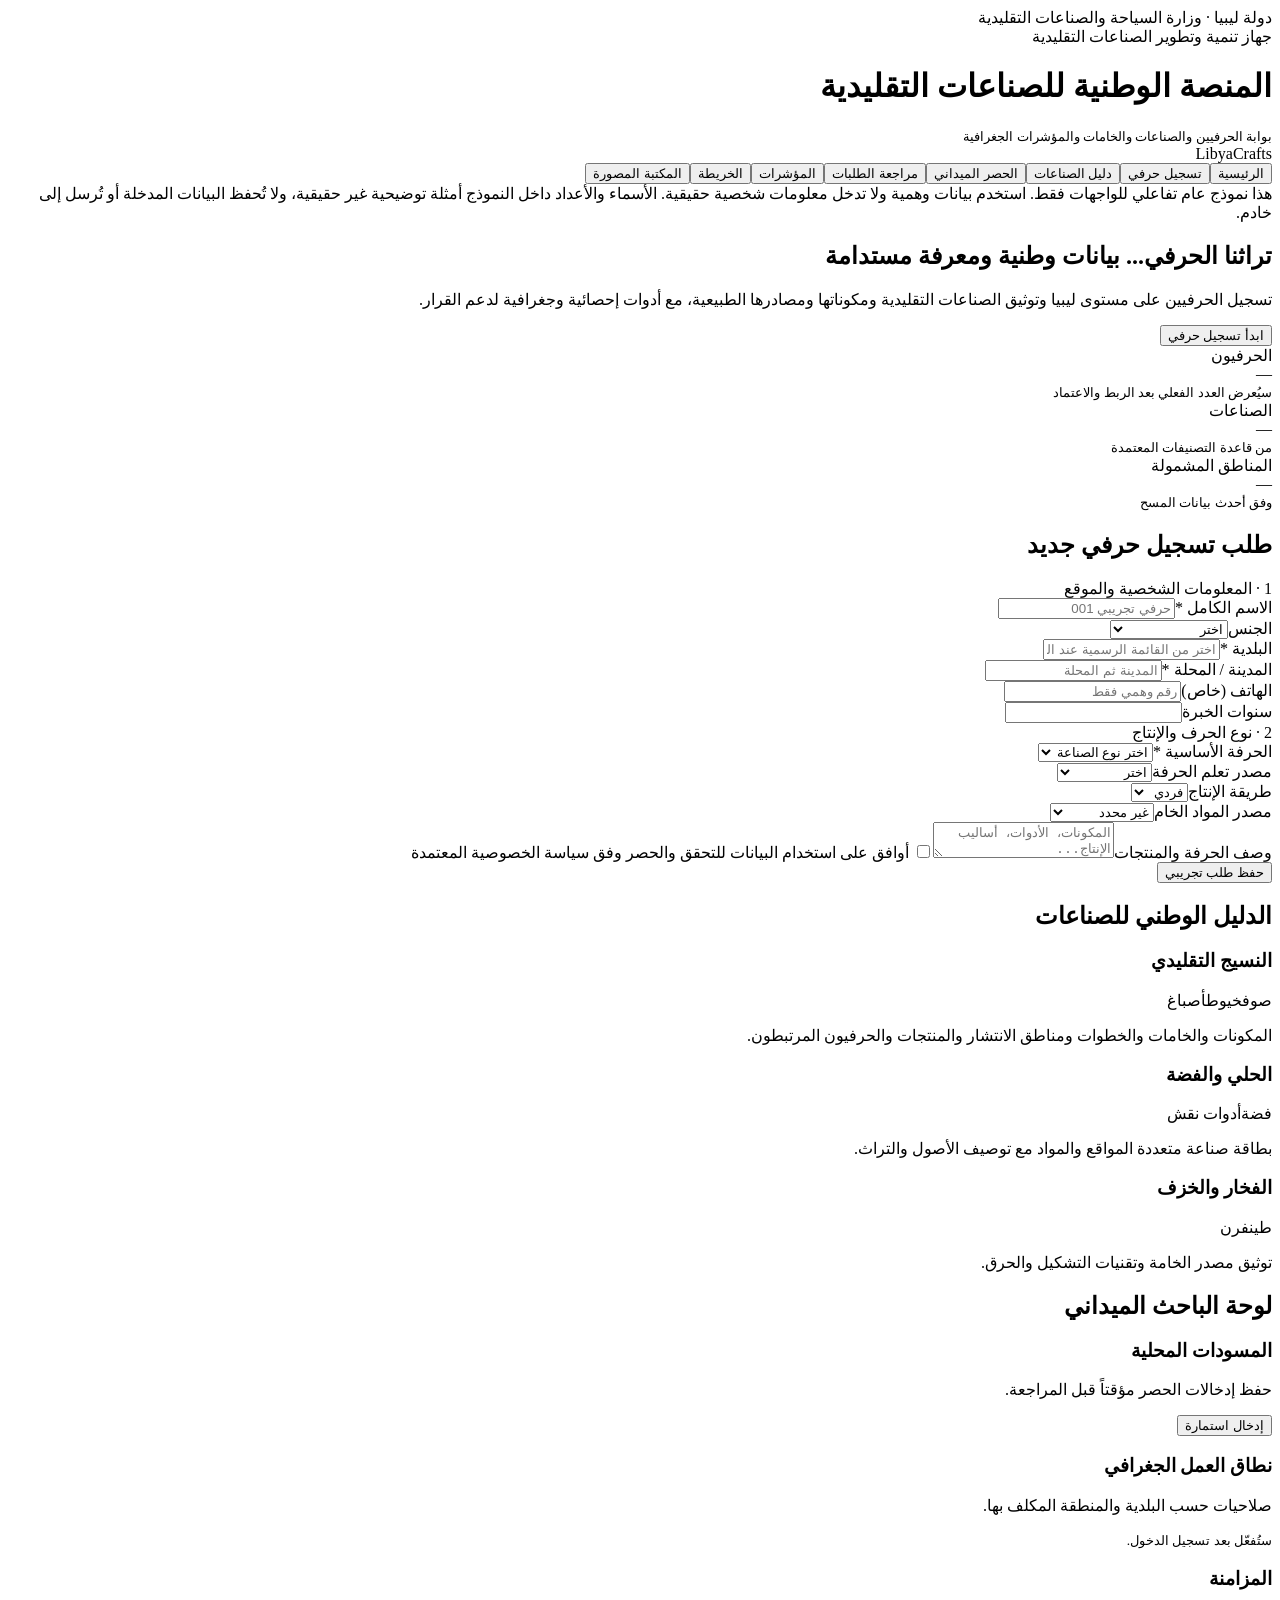
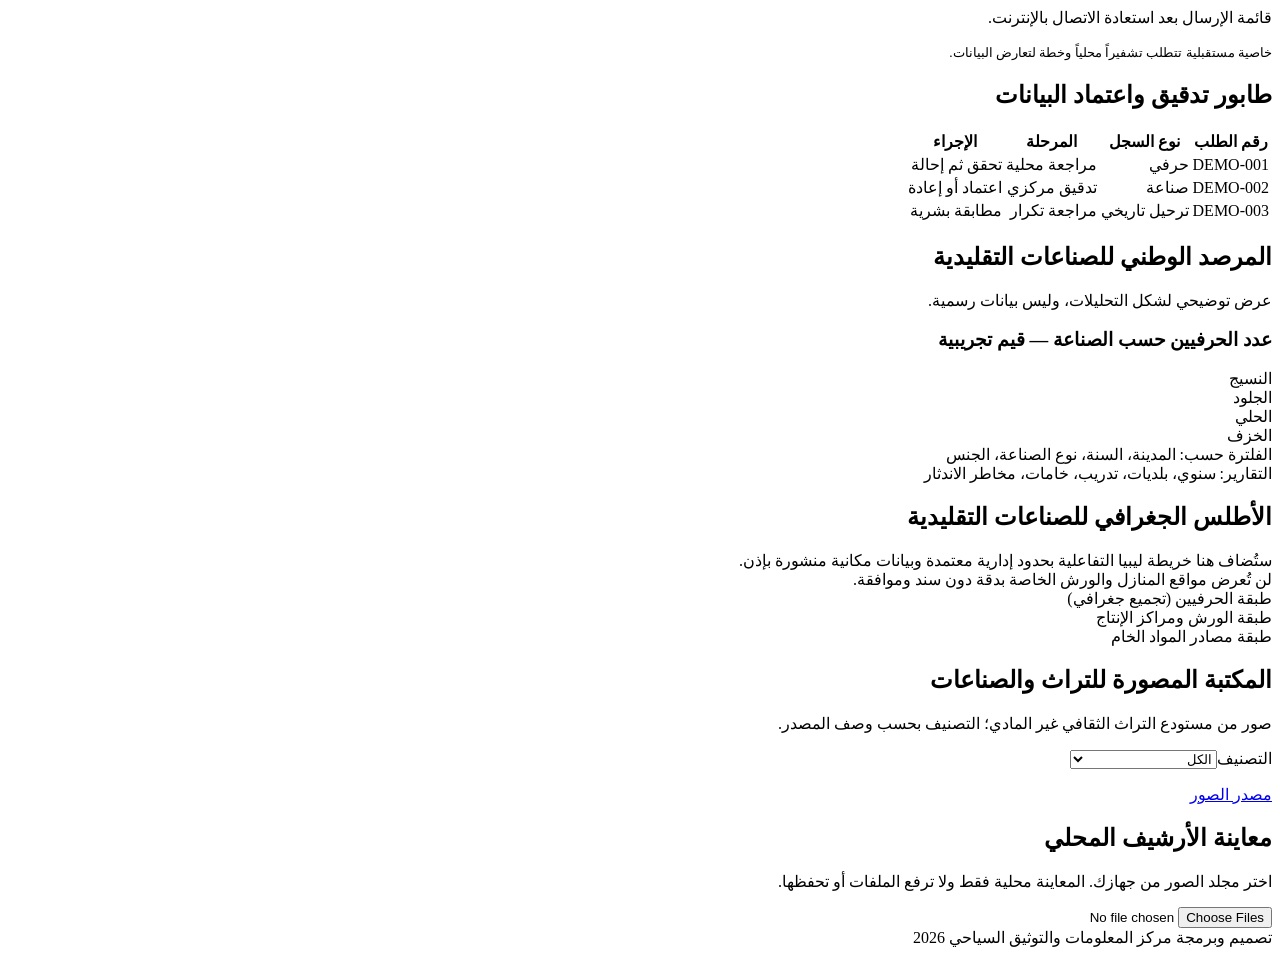
==== index.html @ f3bab07d "Publish reviewed static demo: index.html" ====
<!doctype html><html lang="ar" dir="rtl"><head><meta charset="UTF-8"><meta name="viewport" content="width=device-width,initial-scale=1"><title>المنصة الوطنية للصناعات التقليدية — LibyaCrafts.ly</title><link rel="stylesheet" href="css/style.css"></head><body>
<header class="top"><div><div class="gov">دولة ليبيا · وزارة السياحة والصناعات التقليدية</div><div class="gov">جهاز تنمية وتطوير الصناعات التقليدية</div><h1>المنصة الوطنية للصناعات التقليدية</h1><small>بوابة الحرفيين والصناعات والخامات والمؤشرات الجغرافية</small></div><div class="logo">LibyaCrafts</div></header>
<nav id="navigation"><button class="active" data-view="home">الرئيسية</button><button data-view="register">تسجيل حرفي</button><button data-view="crafts">دليل الصناعات</button><button data-view="field">الحصر الميداني</button><button data-view="review">مراجعة الطلبات</button><button data-view="stats">المؤشرات</button><button data-view="map">الخريطة</button><button data-view="gallery">المكتبة المصورة</button><a href="registry/index.html" style="color:white;padding:10px 14px;text-decoration:none;border:1px solid #ffffff70;border-radius:7px">السجل الإلكتروني الجديد</a></nav>
<main class="container"><div class="notice">هذا نموذج عام تفاعلي للواجهات فقط. استخدم بيانات وهمية ولا تدخل معلومات شخصية حقيقية. الأسماء والأعداد داخل النموذج أمثلة توضيحية غير حقيقية، ولا تُحفظ البيانات المدخلة أو تُرسل إلى خادم.</div>
<section class="screen active" id="home"><div class="hero"><h2>تراثنا الحرفي... بيانات وطنية ومعرفة مستدامة</h2><p>تسجيل الحرفيين على مستوى ليبيا وتوثيق الصناعات التقليدية ومكوناتها ومصادرها الطبيعية، مع أدوات إحصائية وجغرافية لدعم القرار.</p><button class="btn alt" data-go="register">ابدأ تسجيل حرفي</button></div><div class="grid"><div class="card"><div class="muted">الحرفيون</div><div class="number">—</div><small>سيُعرض العدد الفعلي بعد الربط والاعتماد</small></div><div class="card"><div class="muted">الصناعات</div><div class="number">—</div><small>من قاعدة التصنيفات المعتمدة</small></div><div class="card"><div class="muted">المناطق المشمولة</div><div class="number">—</div><small>وفق أحدث بيانات المسح</small></div></div></section>
<section class="screen" id="register"><h2>طلب تسجيل حرفي جديد</h2><div class="step">1 · المعلومات الشخصية والموقع</div><div class="card"><div class="formgrid"><div><label>الاسم الكامل *</label><input placeholder="حرفي تجريبي 001"></div><div><label>الجنس</label><select><option>اختر</option><option>ذكر</option><option>أنثى</option><option>أفضل عدم الإجابة</option></select></div><div><label>البلدية *</label><input placeholder="اختر من القائمة الرسمية عند الربط"></div><div><label>المدينة / المحلة *</label><input placeholder="المدينة ثم المحلة"></div><div><label>الهاتف (خاص)</label><input placeholder="رقم وهمي فقط"></div><div><label>سنوات الخبرة</label><input type="number" min="0"></div></div></div></div><div class="step">2 · نوع الحرف والإنتاج</div><div class="card"><div class="formgrid"><div><label>الحرفة الأساسية *</label><select><option>اختر نوع الصناعة</option><option>النسيج</option><option>الصناعات الجلدية</option><option>الحلي والفضة</option><option>الخشب</option><option>الفخار والخزف</option><option>أخرى</option></select></div><div><label>مصدر تعلم الحرفة</label><select><option>اختر</option><option>موروث عائلي</option><option>تدريب</option><option>تعلم ذاتي</option></select></div><div><label>طريقة الإنتاج</label><select><option>فردي</option><option>أسري</option><option>تعاوني</option><option>ورشة</option></select></div><div><label>مصدر المواد الخام</label><select><option>غير محدد</option><option>البيئة المحلية</option><option>وسطاء محليون</option><option>مستوردة</option></select></div></div><label>وصف الحرفة والمنتجات</label><textarea placeholder="المكونات، الأدوات، أساليب الإنتاج..."></textarea><label><input style="width:auto" type="checkbox"> أوافق على استخدام البيانات للتحقق والحصر وفق سياسة الخصوصية المعتمدة</label><br><button class="btn" onclick="alert('واجهة تجريبية فقط: لم يتم إرسال أي بيانات')">حفظ طلب تجريبي</button></div></section>
<section class="screen" id="crafts"><h2>الدليل الوطني للصناعات</h2><div class="grid"><div class="card"><h3>النسيج التقليدي</h3><span class="pill">صوف</span><span class="pill">خيوط</span><span class="pill">أصباغ</span><p class="muted">المكونات والخامات والخطوات ومناطق الانتشار والمنتجات والحرفيون المرتبطون.</p></div><div class="card"><h3>الحلي والفضة</h3><span class="pill">فضة</span><span class="pill">أدوات نقش</span><p class="muted">بطاقة صناعة متعددة المواقع والمواد مع توصيف الأصول والتراث.</p></div><div class="card"><h3>الفخار والخزف</h3><span class="pill">طين</span><span class="pill">فرن</span><p class="muted">توثيق مصدر الخامة وتقنيات التشكيل والحرق.</p></div></div></section>
<section class="screen" id="field"><h2>لوحة الباحث الميداني</h2><div class="grid"><div class="card"><h3>المسودات المحلية</h3><p>حفظ إدخالات الحصر مؤقتاً قبل المراجعة.</p><button class="btn" data-go="register">إدخال استمارة</button></div><div class="card"><h3>نطاق العمل الجغرافي</h3><p>صلاحيات حسب البلدية والمنطقة المكلف بها.</p><small>ستُفعّل بعد تسجيل الدخول.</small></div><div class="card"><h3>المزامنة</h3><p>قائمة الإرسال بعد استعادة الاتصال بالإنترنت.</p><small>خاصية مستقبلية تتطلب تشفيراً محلياً وخطة لتعارض البيانات.</small></div></div></section>
<section class="screen" id="review"><h2>طابور تدقيق واعتماد البيانات</h2><div class="tablewrap"><table><thead><tr><th>رقم الطلب</th><th>نوع السجل</th><th>المرحلة</th><th>الإجراء</th></tr></thead><tbody><tr><td>DEMO-001</td><td>حرفي</td><td>مراجعة محلية</td><td>تحقق ثم إحالة</td></tr><tr><td>DEMO-002</td><td>صناعة</td><td>تدقيق مركزي</td><td>اعتماد أو إعادة</td></tr><tr><td>DEMO-003</td><td>ترحيل تاريخي</td><td>مراجعة تكرار</td><td>مطابقة بشرية</td></tr></tbody></table></div></section>
<section class="screen" id="stats"><h2>المرصد الوطني للصناعات التقليدية</h2><p class="muted">عرض توضيحي لشكل التحليلات، وليس بيانات رسمية.</p><div class="card"><h3>عدد الحرفيين حسب الصناعة — قيم تجريبية</h3><div class="bars"><div>النسيج <div class="bar"><span style="width:70%"></span></div></div><div>الجلود <div class="bar"><span style="width:48%"></span></div></div><div>الحلي <div class="bar"><span style="width:60%"></span></div></div><div>الخزف <div class="bar"><span style="width:33%"></span></div></div></div></div><div class="grid"><div class="card">الفلترة حسب: المدينة، السنة، نوع الصناعة، الجنس</div><div class="card">التقارير: سنوي، بلديات، تدريب، خامات، مخاطر الاندثار</div></div></section>
<section class="screen" id="map"><h2>الأطلس الجغرافي للصناعات التقليدية</h2><div class="placeholder">ستُضاف هنا خريطة ليبيا التفاعلية بحدود إدارية معتمدة وبيانات مكانية منشورة بإذن.<br>لن تُعرض مواقع المنازل والورش الخاصة بدقة دون سند وموافقة.</div><div class="grid"><div class="card">طبقة الحرفيين (تجميع جغرافي)</div><div class="card">طبقة الورش ومراكز الإنتاج</div><div class="card">طبقة مصادر المواد الخام</div></div></section><section class="screen" id="gallery"><h2>المكتبة المصورة للتراث والصناعات</h2><p>صور من مستودع التراث الثقافي غير المادي؛ التصنيف بحسب وصف المصدر.</p><label for="filter">التصنيف</label><select id="filter"><option value="all">الكل</option><option value="craft">الحرف والأدوات والزينة</option><option value="culture">السياق الثقافي</option></select><div class="grid gallery" id="photos"></div><p><a href="https://github.com/tidclibya2026/Intangible-heritage" target="_blank" rel="noopener">مصدر الصور</a></p><h2>معاينة الأرشيف المحلي</h2><p>اختر مجلد الصور من جهازك. المعاينة محلية فقط ولا ترفع الملفات أو تحفظها.</p><input id="local" type="file" webkitdirectory multiple accept="image/*"><div class="grid gallery" id="localPhotos"></div><dialog id="viewer"><button class="btn" id="close">إغلاق</button><img id="large" alt=""><p id="caption"></p></dialog></section></main>
<footer>تصميم وبرمجة مركز المعلومات والتوثيق السياحي 2026</footer><script src="js/app.js" defer></script></body></html>
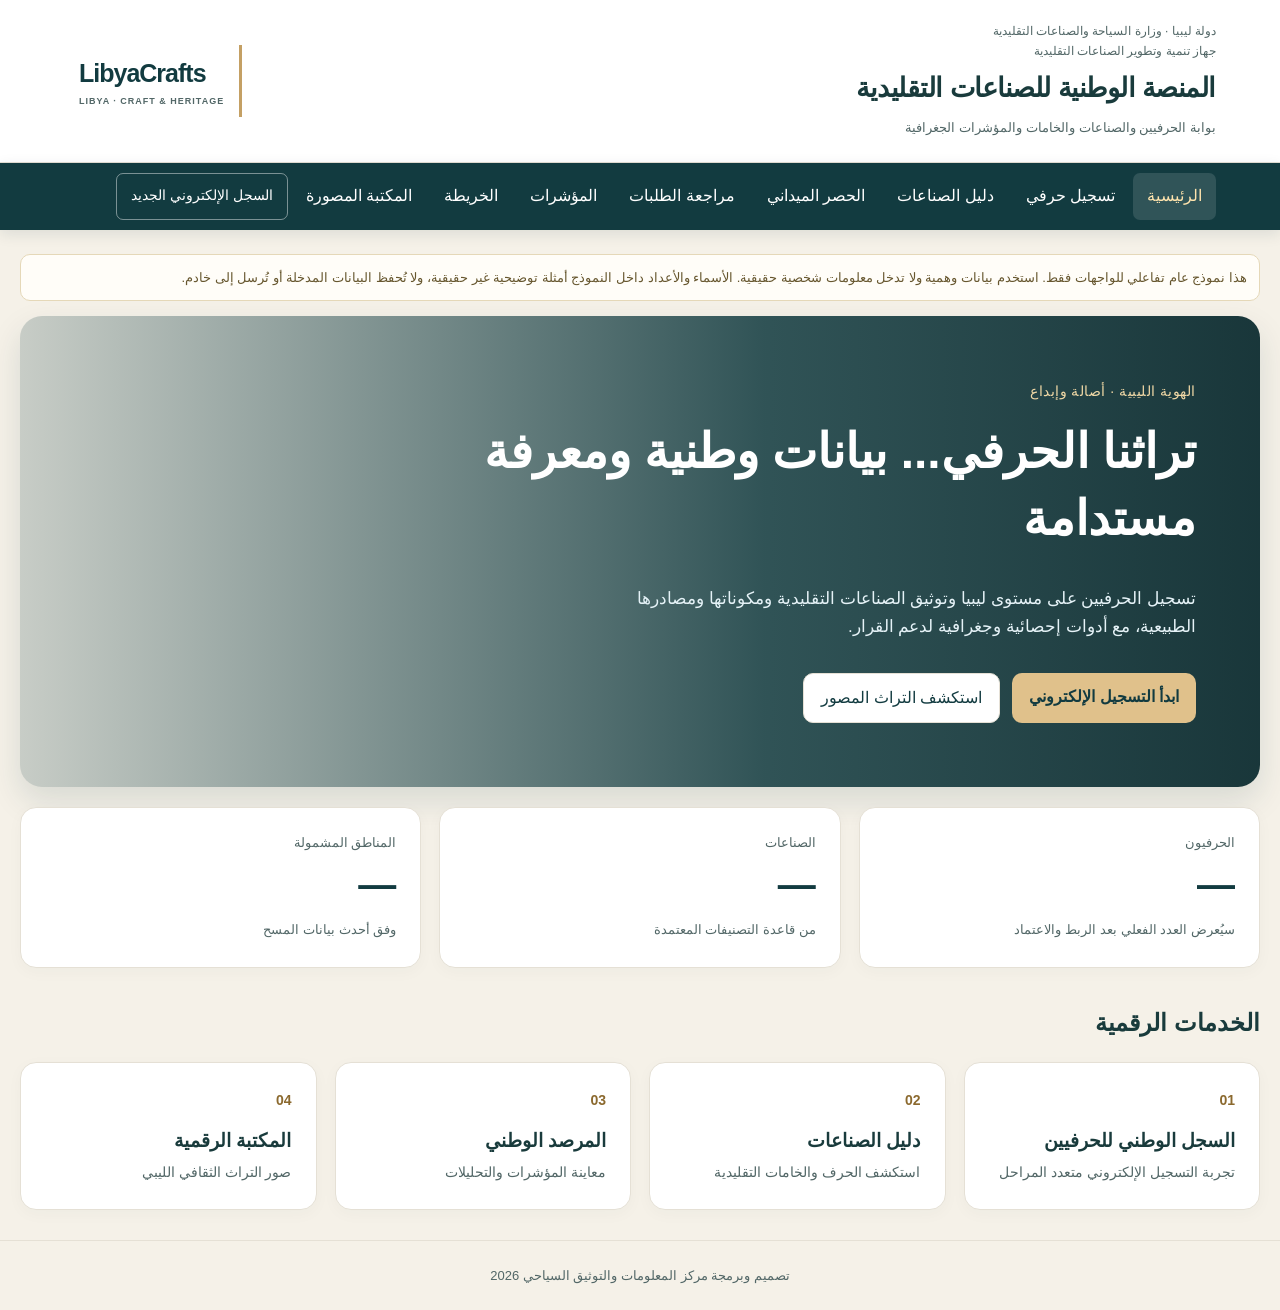
==== commit b8fbd946: "Refresh homepage and digital service navigation" ====
--- a/index.html
+++ b/index.html
@@ -1,8 +1,8 @@
-<!doctype html><html lang="ar" dir="rtl"><head><meta charset="UTF-8"><meta name="viewport" content="width=device-width,initial-scale=1"><title>المنصة الوطنية للصناعات التقليدية — LibyaCrafts.ly</title><link rel="stylesheet" href="css/style.css"></head><body>
-<header class="top"><div><div class="gov">دولة ليبيا · وزارة السياحة والصناعات التقليدية</div><div class="gov">جهاز تنمية وتطوير الصناعات التقليدية</div><h1>المنصة الوطنية للصناعات التقليدية</h1><small>بوابة الحرفيين والصناعات والخامات والمؤشرات الجغرافية</small></div><div class="logo">LibyaCrafts</div></header>
+<!doctype html><html lang="ar" dir="rtl"><head><meta charset="UTF-8"><meta name="viewport" content="width=device-width,initial-scale=1"><title>المنصة الوطنية للصناعات التقليدية — LibyaCrafts.ly</title><link rel="stylesheet" href="css/style.css"><link rel="stylesheet" href="css/modern.css"></head><body>
+<header class="top"><div><div class="gov">دولة ليبيا · وزارة السياحة والصناعات التقليدية</div><div class="gov">جهاز تنمية وتطوير الصناعات التقليدية</div><h1>المنصة الوطنية للصناعات التقليدية</h1><small>بوابة الحرفيين والصناعات والخامات والمؤشرات الجغرافية</small></div><div class="logo"><strong>LibyaCrafts</strong><small>LIBYA · CRAFT & HERITAGE</small></div></header>
 <nav id="navigation"><button class="active" data-view="home">الرئيسية</button><button data-view="register">تسجيل حرفي</button><button data-view="crafts">دليل الصناعات</button><button data-view="field">الحصر الميداني</button><button data-view="review">مراجعة الطلبات</button><button data-view="stats">المؤشرات</button><button data-view="map">الخريطة</button><button data-view="gallery">المكتبة المصورة</button><a href="registry/index.html" style="color:white;padding:10px 14px;text-decoration:none;border:1px solid #ffffff70;border-radius:7px">السجل الإلكتروني الجديد</a></nav>
 <main class="container"><div class="notice">هذا نموذج عام تفاعلي للواجهات فقط. استخدم بيانات وهمية ولا تدخل معلومات شخصية حقيقية. الأسماء والأعداد داخل النموذج أمثلة توضيحية غير حقيقية، ولا تُحفظ البيانات المدخلة أو تُرسل إلى خادم.</div>
-<section class="screen active" id="home"><div class="hero"><h2>تراثنا الحرفي... بيانات وطنية ومعرفة مستدامة</h2><p>تسجيل الحرفيين على مستوى ليبيا وتوثيق الصناعات التقليدية ومكوناتها ومصادرها الطبيعية، مع أدوات إحصائية وجغرافية لدعم القرار.</p><button class="btn alt" data-go="register">ابدأ تسجيل حرفي</button></div><div class="grid"><div class="card"><div class="muted">الحرفيون</div><div class="number">—</div><small>سيُعرض العدد الفعلي بعد الربط والاعتماد</small></div><div class="card"><div class="muted">الصناعات</div><div class="number">—</div><small>من قاعدة التصنيفات المعتمدة</small></div><div class="card"><div class="muted">المناطق المشمولة</div><div class="number">—</div><small>وفق أحدث بيانات المسح</small></div></div></section>
+<section class="screen active" id="home"><div class="hero"><span class="eyebrow">الهوية الليبية · أصالة وإبداع</span><h2>تراثنا الحرفي... بيانات وطنية ومعرفة مستدامة</h2><p>تسجيل الحرفيين على مستوى ليبيا وتوثيق الصناعات التقليدية ومكوناتها ومصادرها الطبيعية، مع أدوات إحصائية وجغرافية لدعم القرار.</p><div class="hero-actions"><a class="btn gold" href="registry/index.html">ابدأ التسجيل الإلكتروني</a><button class="btn alt" data-go="gallery">استكشف التراث المصور</button></div></div><div class="grid"><div class="card"><div class="muted">الحرفيون</div><div class="number">—</div><small>سيُعرض العدد الفعلي بعد الربط والاعتماد</small></div><div class="card"><div class="muted">الصناعات</div><div class="number">—</div><small>من قاعدة التصنيفات المعتمدة</small></div><div class="card"><div class="muted">المناطق المشمولة</div><div class="number">—</div><small>وفق أحدث بيانات المسح</small></div></div><h2 class="section-title">الخدمات الرقمية</h2><div class="grid services"><a class="card" href="registry/index.html"><span>01</span><h3>السجل الوطني للحرفيين</h3><p>تجربة التسجيل الإلكتروني متعدد المراحل</p></a><button class="card" data-go="crafts"><span>02</span><h3>دليل الصناعات</h3><p>استكشف الحرف والخامات التقليدية</p></button><button class="card" data-go="stats"><span>03</span><h3>المرصد الوطني</h3><p>معاينة المؤشرات والتحليلات</p></button><button class="card" data-go="gallery"><span>04</span><h3>المكتبة الرقمية</h3><p>صور التراث الثقافي الليبي</p></button></div></section>
 <section class="screen" id="register"><h2>طلب تسجيل حرفي جديد</h2><div class="step">1 · المعلومات الشخصية والموقع</div><div class="card"><div class="formgrid"><div><label>الاسم الكامل *</label><input placeholder="حرفي تجريبي 001"></div><div><label>الجنس</label><select><option>اختر</option><option>ذكر</option><option>أنثى</option><option>أفضل عدم الإجابة</option></select></div><div><label>البلدية *</label><input placeholder="اختر من القائمة الرسمية عند الربط"></div><div><label>المدينة / المحلة *</label><input placeholder="المدينة ثم المحلة"></div><div><label>الهاتف (خاص)</label><input placeholder="رقم وهمي فقط"></div><div><label>سنوات الخبرة</label><input type="number" min="0"></div></div></div></div><div class="step">2 · نوع الحرف والإنتاج</div><div class="card"><div class="formgrid"><div><label>الحرفة الأساسية *</label><select><option>اختر نوع الصناعة</option><option>النسيج</option><option>الصناعات الجلدية</option><option>الحلي والفضة</option><option>الخشب</option><option>الفخار والخزف</option><option>أخرى</option></select></div><div><label>مصدر تعلم الحرفة</label><select><option>اختر</option><option>موروث عائلي</option><option>تدريب</option><option>تعلم ذاتي</option></select></div><div><label>طريقة الإنتاج</label><select><option>فردي</option><option>أسري</option><option>تعاوني</option><option>ورشة</option></select></div><div><label>مصدر المواد الخام</label><select><option>غير محدد</option><option>البيئة المحلية</option><option>وسطاء محليون</option><option>مستوردة</option></select></div></div><label>وصف الحرفة والمنتجات</label><textarea placeholder="المكونات، الأدوات، أساليب الإنتاج..."></textarea><label><input style="width:auto" type="checkbox"> أوافق على استخدام البيانات للتحقق والحصر وفق سياسة الخصوصية المعتمدة</label><br><button class="btn" onclick="alert('واجهة تجريبية فقط: لم يتم إرسال أي بيانات')">حفظ طلب تجريبي</button></div></section>
 <section class="screen" id="crafts"><h2>الدليل الوطني للصناعات</h2><div class="grid"><div class="card"><h3>النسيج التقليدي</h3><span class="pill">صوف</span><span class="pill">خيوط</span><span class="pill">أصباغ</span><p class="muted">المكونات والخامات والخطوات ومناطق الانتشار والمنتجات والحرفيون المرتبطون.</p></div><div class="card"><h3>الحلي والفضة</h3><span class="pill">فضة</span><span class="pill">أدوات نقش</span><p class="muted">بطاقة صناعة متعددة المواقع والمواد مع توصيف الأصول والتراث.</p></div><div class="card"><h3>الفخار والخزف</h3><span class="pill">طين</span><span class="pill">فرن</span><p class="muted">توثيق مصدر الخامة وتقنيات التشكيل والحرق.</p></div></div></section>
 <section class="screen" id="field"><h2>لوحة الباحث الميداني</h2><div class="grid"><div class="card"><h3>المسودات المحلية</h3><p>حفظ إدخالات الحصر مؤقتاً قبل المراجعة.</p><button class="btn" data-go="register">إدخال استمارة</button></div><div class="card"><h3>نطاق العمل الجغرافي</h3><p>صلاحيات حسب البلدية والمنطقة المكلف بها.</p><small>ستُفعّل بعد تسجيل الدخول.</small></div><div class="card"><h3>المزامنة</h3><p>قائمة الإرسال بعد استعادة الاتصال بالإنترنت.</p><small>خاصية مستقبلية تتطلب تشفيراً محلياً وخطة لتعارض البيانات.</small></div></div></section>
--- a/css/style.css
+++ b/css/style.css
@@ -0,0 +1,3 @@
+
+:root{--ink:#18354b;--navy:#163b56;--gold:#a67b35;--bg:#f3f6f8;--line:#e0e7ed;--muted:#637788;--white:#fff}*{box-sizing:border-box}body{margin:0;font-family:Tahoma,Arial,sans-serif;background:var(--bg);color:var(--ink);line-height:1.65}.top{background:white;border-bottom:3px solid var(--gold);padding:18px 5%;display:flex;align-items:center;gap:20px;justify-content:space-between;flex-wrap:wrap}.gov{font-size:12px;color:var(--muted)}h1{font-size:22px;margin:4px 0}.logo{height:64px;width:75px;border:1px dashed #9daeb8;display:grid;place-items:center;text-align:center;font-size:10px;color:var(--muted);border-radius:8px}nav{background:var(--navy);padding:10px 5%;display:flex;flex-wrap:wrap;gap:8px}nav button{background:transparent;border:0;color:white;padding:10px 14px;cursor:pointer;border-radius:7px;font:inherit}nav button.active,nav button:hover{background:#2c607d}.container{max-width:1200px;margin:24px auto;padding:0 20px}.screen{display:none}.screen.active{display:block}.hero{background:linear-gradient(120deg,#123952,#276783);padding:32px;border-radius:17px;color:#fff}.hero p{max-width:700px;color:#e5f2f7}.grid{display:grid;grid-template-columns:repeat(auto-fit,minmax(220px,1fr));gap:15px;margin:20px 0}.card{background:white;border:1px solid var(--line);border-radius:13px;padding:20px}.number{font-size:31px;font-weight:bold;color:var(--navy)}.muted{color:var(--muted);font-size:13px}.btn{border:0;border-radius:8px;padding:11px 17px;background:var(--navy);color:#fff;font:inherit;cursor:pointer}.btn.alt{background:white;color:var(--navy);border:1px solid var(--line)}.card h3{margin-top:0}label{display:block;font-weight:bold;font-size:13px;margin:7px 0 4px}input,select,textarea{width:100%;padding:10px 12px;border:1px solid #c8d7e0;border-radius:8px;background:#fff;font:inherit;min-width:0}textarea{min-height:85px}.formgrid{display:grid;grid-template-columns:repeat(auto-fit,minmax(235px,1fr));gap:12px}.pill{display:inline-block;padding:4px 10px;background:#eef4f6;color:var(--navy);border-radius:999px;margin:4px;font-size:12px}.bars{display:grid;gap:12px}.bar{background:#dce6ed;height:19px;border-radius:20px;overflow:hidden}.bar span{display:block;background:#25708a;height:100%}.placeholder{height:300px;border-radius:12px;background:repeating-linear-gradient(45deg,#e8eff3 0,#e8eff3 18px,#dde9f0 18px,#dde9f0 36px);display:grid;place-items:center;color:#506c7d;text-align:center;padding:20px}.step{background:#eef3f6;border-right:4px solid var(--gold);padding:10px;margin:10px 0}.tablewrap{overflow:auto}table{border-collapse:collapse;width:100%;background:white}th,td{padding:11px;border-bottom:1px solid var(--line);text-align:right}th{background:#eef3f6}footer{text-align:center;padding:24px;color:var(--muted);font-size:13px}small{color:var(--muted)}.notice{background:#fff9ec;padding:12px;border:1px solid #e7d6a5;border-radius:10px;font-size:13px;margin:15px 0}@media(max-width:650px){h1{font-size:18px}.top{padding:15px}.hero{padding:20px}} 
+.hero{background:linear-gradient(90deg,#123952ed,#12395266),url('https://raw.githubusercontent.com/tidclibya2026/Intangible-heritage/main/26.jpg') center/cover;min-height:300px;display:flex;flex-direction:column;justify-content:center;align-items:flex-start}.gallery img{width:100%;height:190px;object-fit:cover;border-radius:9px}.gallery button{width:100%;text-align:right;background:white;border:1px solid var(--line);padding:12px;border-radius:12px;cursor:pointer;font:inherit}.gallery button:focus-visible,nav button:focus-visible{outline:3px solid #d6a64c}dialog{max-width:90vw;border:0;border-radius:14px;padding:18px}dialog img{max-width:80vw;max-height:70vh;display:block;margin:12px auto}dialog::backdrop{background:#102b3cbb}.top .logo{border:0;font-weight:bold;color:var(--navy);font-size:16px}.top{position:sticky;top:0;z-index:2} @media(max-width:650px){.top{position:static}.gallery img{height:150px}}
--- a/css/modern.css
+++ b/css/modern.css
@@ -0,0 +1 @@
+:root{--ink:#193b3c;--navy:#123b40;--gold:#c4a064;--bg:#f5f1e8;--line:#e5e0d5;--muted:#526767}body{font-family:Tahoma,Arial,sans-serif;background:var(--bg)}.top{padding:22px max(5%,calc((100% - 1320px)/2));border-bottom:1px solid var(--line);position:static}.top h1{font-size:clamp(19px,2.1vw,29px);letter-spacing:-.5px}.top .logo{width:auto;height:auto;display:flex;flex-direction:column;align-items:flex-start;border-right:3px solid var(--gold);border-radius:0;padding:8px 15px;direction:ltr}.logo strong{font-size:25px;letter-spacing:-1px}.logo small{font-size:9px;letter-spacing:1px}nav{position:sticky;top:0;z-index:5;gap:4px;box-shadow:0 4px 14px #123b401c}nav button.active,nav button:hover{background:#ffffff20;color:#ffe4ad}nav a{font-size:14px}.container{max-width:1360px;margin:24px auto}.notice{background:#fffdf8;border-color:#e5d8b8;color:#67572f}.hero{min-height:390px;padding:clamp(24px,5vw,70px);border-radius:22px;background:linear-gradient(270deg,#102f33f5 0%,#123b40dd 40%,#123b4033 100%),url('https://raw.githubusercontent.com/tidclibya2026/Intangible-heritage/main/26.jpg') center/cover;box-shadow:0 14px 32px #123b4020}.hero h2{font-size:clamp(28px,4vw,48px);max-width:720px;line-height:1.4;margin:15px 0}.hero p{font-size:17px;max-width:610px}.eyebrow{color:#f0d8a6;font-size:14px;letter-spacing:.5px}.hero-actions{display:flex;gap:12px;flex-wrap:wrap;margin-top:15px}.btn{text-decoration:none;display:inline-block;border-radius:10px}.btn.gold{background:#e0c18b;color:#123b40;font-weight:bold}.card{border-radius:16px;padding:24px;box-shadow:0 4px 16px #123b4008}.grid{gap:18px}.number{font-size:38px}.section-title{margin-top:35px}.services .card{font:inherit;text-align:right;color:var(--ink);text-decoration:none;cursor:pointer;transition:transform .18s,border-color .18s}.services .card:hover{transform:translateY(-3px);border-color:var(--gold)}.services span{color:#8b692e;font-weight:bold;font-size:14px}.services h3{margin:12px 0 5px}.services p{font-size:14px;color:var(--muted);margin:0}.gallery button{border-radius:16px;overflow:hidden;padding:9px}.gallery img{height:210px}.gallery span{display:block;padding:8px}.bar span{background:#37756e}.step{background:#e8eee9}.placeholder{background:#e6ede8}button:focus-visible,a:focus-visible,input:focus-visible,select:focus-visible,textarea:focus-visible{outline:3px solid #b48b45;outline-offset:3px}footer{border-top:1px solid var(--line);margin-top:30px}@media(max-width:650px){nav{position:static;padding:8px;gap:2px}nav button{font-size:13px;padding:8px}.hero{min-height:340px}.hero p{font-size:14px}.top .logo{display:none}.container{padding:0 12px}.grid{grid-template-columns:repeat(auto-fit,minmax(min(100%,200px),1fr))}.card{padding:18px}}@media(prefers-reduced-motion:reduce){*{transition:none!important}}
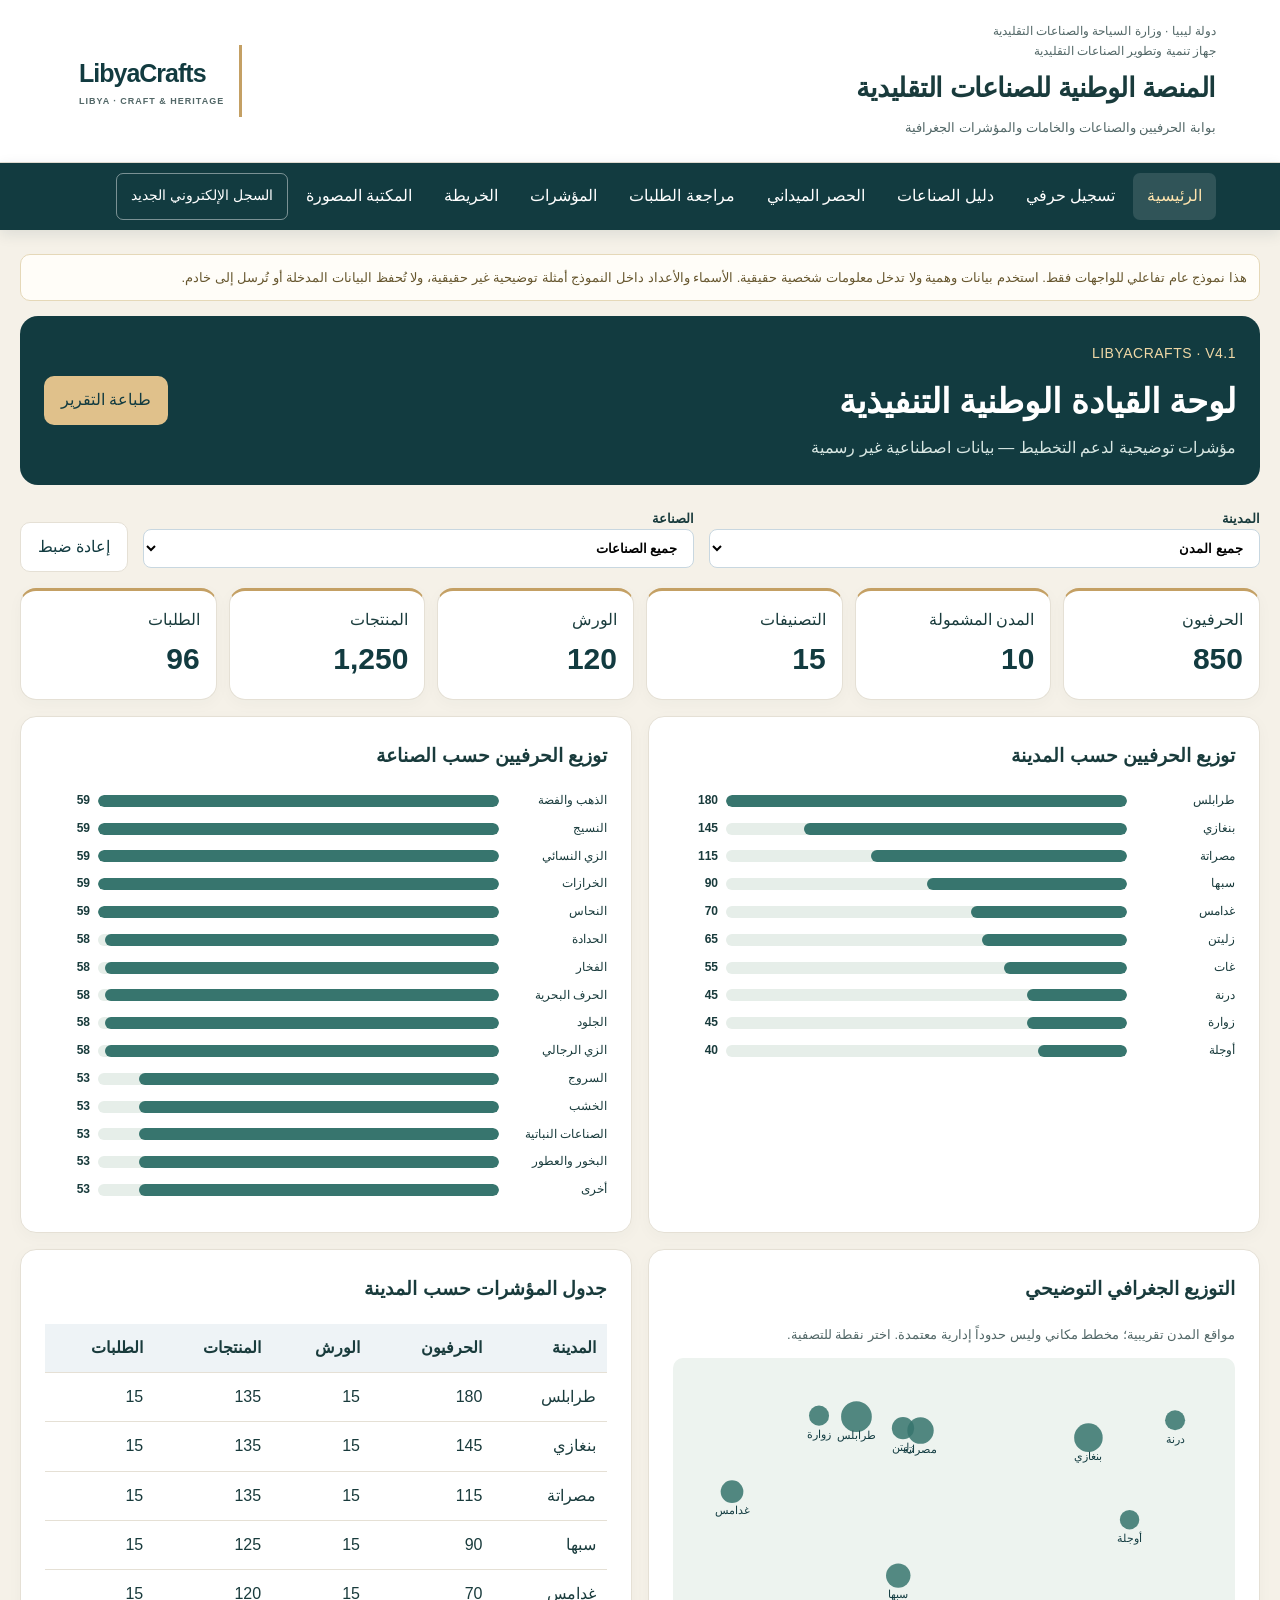
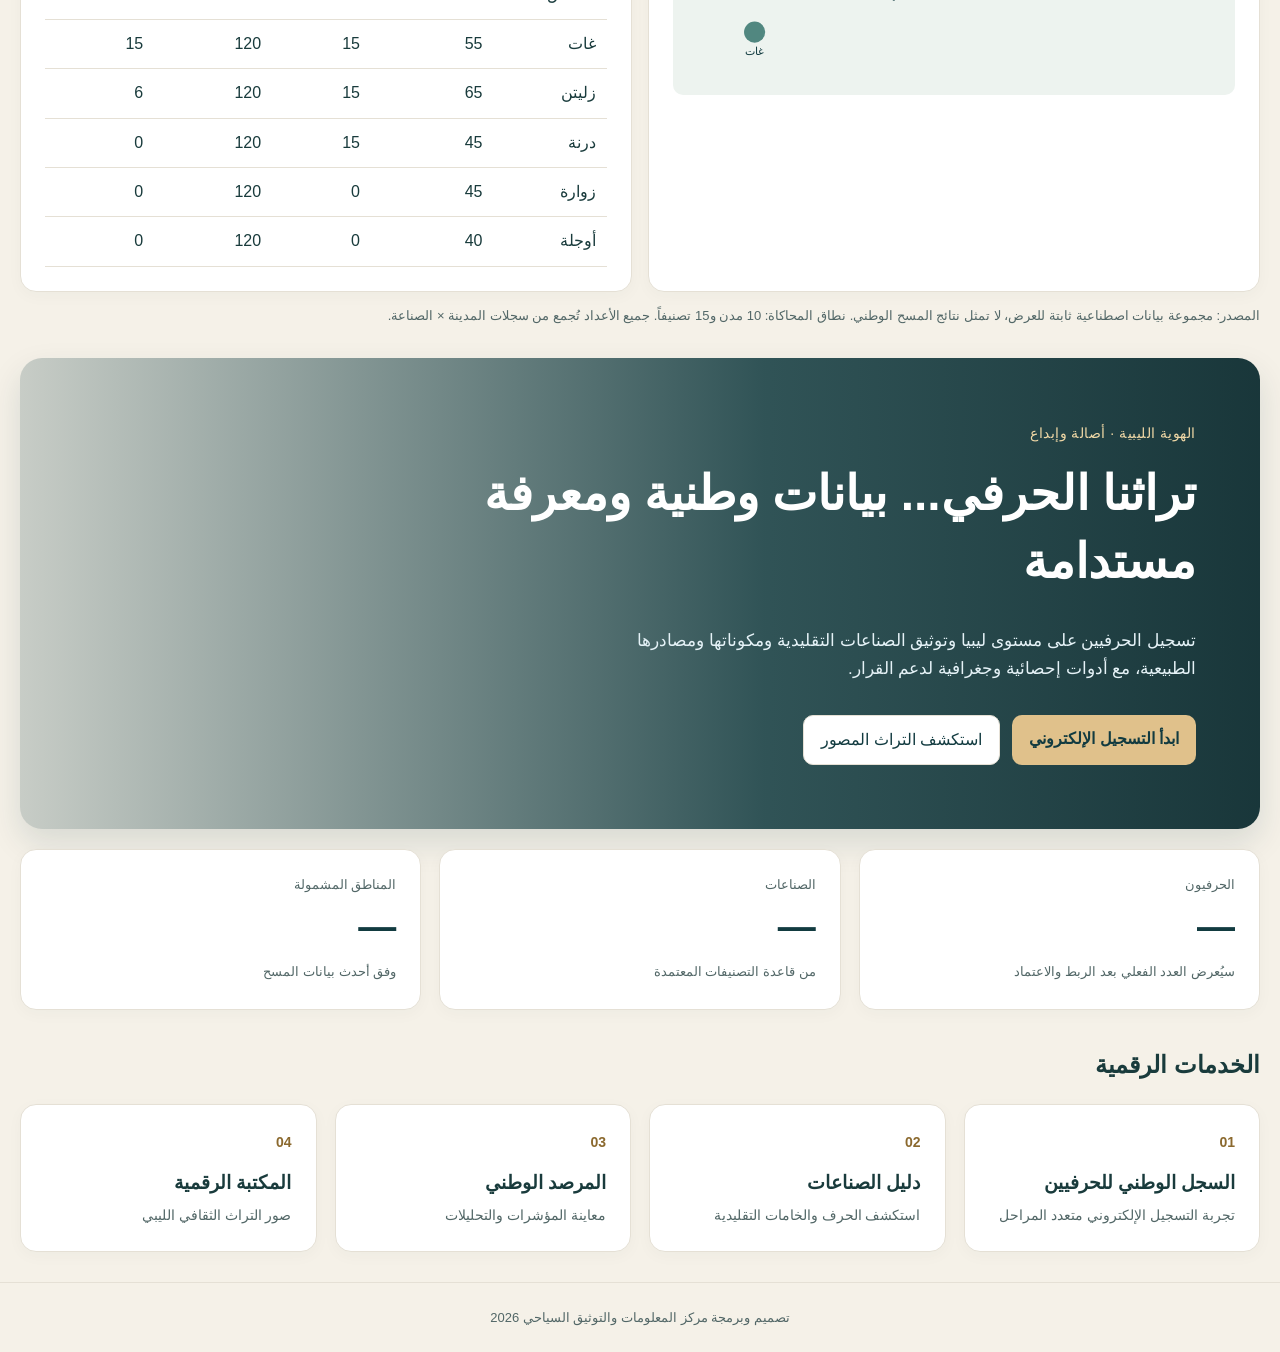
==== commit 06953c9a: "Integrate executive dashboard on homepage" ====
--- a/index.html
+++ b/index.html
@@ -1,12 +1,12 @@
-<!doctype html><html lang="ar" dir="rtl"><head><meta charset="UTF-8"><meta name="viewport" content="width=device-width,initial-scale=1"><title>المنصة الوطنية للصناعات التقليدية — LibyaCrafts.ly</title><link rel="stylesheet" href="css/style.css"><link rel="stylesheet" href="css/modern.css"></head><body>
+<!doctype html><html lang="ar" dir="rtl"><head><meta charset="UTF-8"><meta name="viewport" content="width=device-width,initial-scale=1"><title>المنصة الوطنية للصناعات التقليدية — LibyaCrafts.ly</title><link rel="stylesheet" href="css/style.css"><link rel="stylesheet" href="css/modern.css"><link rel="stylesheet" href="css/executive.css"></head><body>
 <header class="top"><div><div class="gov">دولة ليبيا · وزارة السياحة والصناعات التقليدية</div><div class="gov">جهاز تنمية وتطوير الصناعات التقليدية</div><h1>المنصة الوطنية للصناعات التقليدية</h1><small>بوابة الحرفيين والصناعات والخامات والمؤشرات الجغرافية</small></div><div class="logo"><strong>LibyaCrafts</strong><small>LIBYA · CRAFT & HERITAGE</small></div></header>
 <nav id="navigation"><button class="active" data-view="home">الرئيسية</button><button data-view="register">تسجيل حرفي</button><button data-view="crafts">دليل الصناعات</button><button data-view="field">الحصر الميداني</button><button data-view="review">مراجعة الطلبات</button><button data-view="stats">المؤشرات</button><button data-view="map">الخريطة</button><button data-view="gallery">المكتبة المصورة</button><a href="registry/index.html" style="color:white;padding:10px 14px;text-decoration:none;border:1px solid #ffffff70;border-radius:7px">السجل الإلكتروني الجديد</a></nav>
 <main class="container"><div class="notice">هذا نموذج عام تفاعلي للواجهات فقط. استخدم بيانات وهمية ولا تدخل معلومات شخصية حقيقية. الأسماء والأعداد داخل النموذج أمثلة توضيحية غير حقيقية، ولا تُحفظ البيانات المدخلة أو تُرسل إلى خادم.</div>
-<section class="screen active" id="home"><div class="hero"><span class="eyebrow">الهوية الليبية · أصالة وإبداع</span><h2>تراثنا الحرفي... بيانات وطنية ومعرفة مستدامة</h2><p>تسجيل الحرفيين على مستوى ليبيا وتوثيق الصناعات التقليدية ومكوناتها ومصادرها الطبيعية، مع أدوات إحصائية وجغرافية لدعم القرار.</p><div class="hero-actions"><a class="btn gold" href="registry/index.html">ابدأ التسجيل الإلكتروني</a><button class="btn alt" data-go="gallery">استكشف التراث المصور</button></div></div><div class="grid"><div class="card"><div class="muted">الحرفيون</div><div class="number">—</div><small>سيُعرض العدد الفعلي بعد الربط والاعتماد</small></div><div class="card"><div class="muted">الصناعات</div><div class="number">—</div><small>من قاعدة التصنيفات المعتمدة</small></div><div class="card"><div class="muted">المناطق المشمولة</div><div class="number">—</div><small>وفق أحدث بيانات المسح</small></div></div><h2 class="section-title">الخدمات الرقمية</h2><div class="grid services"><a class="card" href="registry/index.html"><span>01</span><h3>السجل الوطني للحرفيين</h3><p>تجربة التسجيل الإلكتروني متعدد المراحل</p></a><button class="card" data-go="crafts"><span>02</span><h3>دليل الصناعات</h3><p>استكشف الحرف والخامات التقليدية</p></button><button class="card" data-go="stats"><span>03</span><h3>المرصد الوطني</h3><p>معاينة المؤشرات والتحليلات</p></button><button class="card" data-go="gallery"><span>04</span><h3>المكتبة الرقمية</h3><p>صور التراث الثقافي الليبي</p></button></div></section>
+<section class="screen active" id="home"><div class="exec" id="executive"><div class="exec-head"><div><span class="eyebrow">LIBYACRAFTS · V4.1</span><h2>لوحة القيادة الوطنية التنفيذية</h2><p>مؤشرات توضيحية لدعم التخطيط — بيانات اصطناعية غير رسمية</p></div><button class="btn" id="exec-print">طباعة التقرير</button></div><div class="exec-filters"><label>المدينة<select id="exec-city"><option value="">جميع المدن</option></select></label><label>الصناعة<select id="exec-craft"><option value="">جميع الصناعات</option></select></label><button class="btn alt" id="exec-reset">إعادة ضبط</button></div><div id="exec-kpis" class="exec-kpis"></div><div class="exec-grid"><article class="card"><h3>توزيع الحرفيين حسب المدينة</h3><div id="exec-cities"></div></article><article class="card"><h3>توزيع الحرفيين حسب الصناعة</h3><div id="exec-crafts"></div></article><article class="card"><h3>التوزيع الجغرافي التوضيحي</h3><p class="muted">مواقع المدن تقريبية؛ مخطط مكاني وليس حدوداً إدارية معتمدة. اختر نقطة للتصفية.</p><svg id="exec-map" viewBox="0 0 600 360" role="group" aria-label="مخطط مواقع المدن الليبية"></svg></article><article class="card"><h3>جدول المؤشرات حسب المدينة</h3><div class="tablewrap"><table><thead><tr><th>المدينة</th><th>الحرفيون</th><th>الورش</th><th>المنتجات</th><th>الطلبات</th></tr></thead><tbody id="exec-table"></tbody></table></div></article></div><p class="muted">المصدر: مجموعة بيانات اصطناعية ثابتة للعرض، لا تمثل نتائج المسح الوطني. نطاق المحاكاة: 10 مدن و15 تصنيفاً. جميع الأعداد تُجمع من سجلات المدينة × الصناعة.</p></div><div class="hero"><span class="eyebrow">الهوية الليبية · أصالة وإبداع</span><h2>تراثنا الحرفي... بيانات وطنية ومعرفة مستدامة</h2><p>تسجيل الحرفيين على مستوى ليبيا وتوثيق الصناعات التقليدية ومكوناتها ومصادرها الطبيعية، مع أدوات إحصائية وجغرافية لدعم القرار.</p><div class="hero-actions"><a class="btn gold" href="registry/index.html">ابدأ التسجيل الإلكتروني</a><button class="btn alt" data-go="gallery">استكشف التراث المصور</button></div></div><div class="grid"><div class="card"><div class="muted">الحرفيون</div><div class="number">—</div><small>سيُعرض العدد الفعلي بعد الربط والاعتماد</small></div><div class="card"><div class="muted">الصناعات</div><div class="number">—</div><small>من قاعدة التصنيفات المعتمدة</small></div><div class="card"><div class="muted">المناطق المشمولة</div><div class="number">—</div><small>وفق أحدث بيانات المسح</small></div></div><h2 class="section-title">الخدمات الرقمية</h2><div class="grid services"><a class="card" href="registry/index.html"><span>01</span><h3>السجل الوطني للحرفيين</h3><p>تجربة التسجيل الإلكتروني متعدد المراحل</p></a><button class="card" data-go="crafts"><span>02</span><h3>دليل الصناعات</h3><p>استكشف الحرف والخامات التقليدية</p></button><button class="card" data-go="stats"><span>03</span><h3>المرصد الوطني</h3><p>معاينة المؤشرات والتحليلات</p></button><button class="card" data-go="gallery"><span>04</span><h3>المكتبة الرقمية</h3><p>صور التراث الثقافي الليبي</p></button></div></section>
 <section class="screen" id="register"><h2>طلب تسجيل حرفي جديد</h2><div class="step">1 · المعلومات الشخصية والموقع</div><div class="card"><div class="formgrid"><div><label>الاسم الكامل *</label><input placeholder="حرفي تجريبي 001"></div><div><label>الجنس</label><select><option>اختر</option><option>ذكر</option><option>أنثى</option><option>أفضل عدم الإجابة</option></select></div><div><label>البلدية *</label><input placeholder="اختر من القائمة الرسمية عند الربط"></div><div><label>المدينة / المحلة *</label><input placeholder="المدينة ثم المحلة"></div><div><label>الهاتف (خاص)</label><input placeholder="رقم وهمي فقط"></div><div><label>سنوات الخبرة</label><input type="number" min="0"></div></div></div></div><div class="step">2 · نوع الحرف والإنتاج</div><div class="card"><div class="formgrid"><div><label>الحرفة الأساسية *</label><select><option>اختر نوع الصناعة</option><option>النسيج</option><option>الصناعات الجلدية</option><option>الحلي والفضة</option><option>الخشب</option><option>الفخار والخزف</option><option>أخرى</option></select></div><div><label>مصدر تعلم الحرفة</label><select><option>اختر</option><option>موروث عائلي</option><option>تدريب</option><option>تعلم ذاتي</option></select></div><div><label>طريقة الإنتاج</label><select><option>فردي</option><option>أسري</option><option>تعاوني</option><option>ورشة</option></select></div><div><label>مصدر المواد الخام</label><select><option>غير محدد</option><option>البيئة المحلية</option><option>وسطاء محليون</option><option>مستوردة</option></select></div></div><label>وصف الحرفة والمنتجات</label><textarea placeholder="المكونات، الأدوات، أساليب الإنتاج..."></textarea><label><input style="width:auto" type="checkbox"> أوافق على استخدام البيانات للتحقق والحصر وفق سياسة الخصوصية المعتمدة</label><br><button class="btn" onclick="alert('واجهة تجريبية فقط: لم يتم إرسال أي بيانات')">حفظ طلب تجريبي</button></div></section>
 <section class="screen" id="crafts"><h2>الدليل الوطني للصناعات</h2><div class="grid"><div class="card"><h3>النسيج التقليدي</h3><span class="pill">صوف</span><span class="pill">خيوط</span><span class="pill">أصباغ</span><p class="muted">المكونات والخامات والخطوات ومناطق الانتشار والمنتجات والحرفيون المرتبطون.</p></div><div class="card"><h3>الحلي والفضة</h3><span class="pill">فضة</span><span class="pill">أدوات نقش</span><p class="muted">بطاقة صناعة متعددة المواقع والمواد مع توصيف الأصول والتراث.</p></div><div class="card"><h3>الفخار والخزف</h3><span class="pill">طين</span><span class="pill">فرن</span><p class="muted">توثيق مصدر الخامة وتقنيات التشكيل والحرق.</p></div></div></section>
 <section class="screen" id="field"><h2>لوحة الباحث الميداني</h2><div class="grid"><div class="card"><h3>المسودات المحلية</h3><p>حفظ إدخالات الحصر مؤقتاً قبل المراجعة.</p><button class="btn" data-go="register">إدخال استمارة</button></div><div class="card"><h3>نطاق العمل الجغرافي</h3><p>صلاحيات حسب البلدية والمنطقة المكلف بها.</p><small>ستُفعّل بعد تسجيل الدخول.</small></div><div class="card"><h3>المزامنة</h3><p>قائمة الإرسال بعد استعادة الاتصال بالإنترنت.</p><small>خاصية مستقبلية تتطلب تشفيراً محلياً وخطة لتعارض البيانات.</small></div></div></section>
 <section class="screen" id="review"><h2>طابور تدقيق واعتماد البيانات</h2><div class="tablewrap"><table><thead><tr><th>رقم الطلب</th><th>نوع السجل</th><th>المرحلة</th><th>الإجراء</th></tr></thead><tbody><tr><td>DEMO-001</td><td>حرفي</td><td>مراجعة محلية</td><td>تحقق ثم إحالة</td></tr><tr><td>DEMO-002</td><td>صناعة</td><td>تدقيق مركزي</td><td>اعتماد أو إعادة</td></tr><tr><td>DEMO-003</td><td>ترحيل تاريخي</td><td>مراجعة تكرار</td><td>مطابقة بشرية</td></tr></tbody></table></div></section>
 <section class="screen" id="stats"><h2>المرصد الوطني للصناعات التقليدية</h2><p class="muted">عرض توضيحي لشكل التحليلات، وليس بيانات رسمية.</p><div class="card"><h3>عدد الحرفيين حسب الصناعة — قيم تجريبية</h3><div class="bars"><div>النسيج <div class="bar"><span style="width:70%"></span></div></div><div>الجلود <div class="bar"><span style="width:48%"></span></div></div><div>الحلي <div class="bar"><span style="width:60%"></span></div></div><div>الخزف <div class="bar"><span style="width:33%"></span></div></div></div></div><div class="grid"><div class="card">الفلترة حسب: المدينة، السنة، نوع الصناعة، الجنس</div><div class="card">التقارير: سنوي، بلديات، تدريب، خامات، مخاطر الاندثار</div></div></section>
 <section class="screen" id="map"><h2>الأطلس الجغرافي للصناعات التقليدية</h2><div class="placeholder">ستُضاف هنا خريطة ليبيا التفاعلية بحدود إدارية معتمدة وبيانات مكانية منشورة بإذن.<br>لن تُعرض مواقع المنازل والورش الخاصة بدقة دون سند وموافقة.</div><div class="grid"><div class="card">طبقة الحرفيين (تجميع جغرافي)</div><div class="card">طبقة الورش ومراكز الإنتاج</div><div class="card">طبقة مصادر المواد الخام</div></div></section><section class="screen" id="gallery"><h2>المكتبة المصورة للتراث والصناعات</h2><p>صور من مستودع التراث الثقافي غير المادي؛ التصنيف بحسب وصف المصدر.</p><label for="filter">التصنيف</label><select id="filter"><option value="all">الكل</option><option value="craft">الحرف والأدوات والزينة</option><option value="culture">السياق الثقافي</option></select><div class="grid gallery" id="photos"></div><p><a href="https://github.com/tidclibya2026/Intangible-heritage" target="_blank" rel="noopener">مصدر الصور</a></p><h2>معاينة الأرشيف المحلي</h2><p>اختر مجلد الصور من جهازك. المعاينة محلية فقط ولا ترفع الملفات أو تحفظها.</p><input id="local" type="file" webkitdirectory multiple accept="image/*"><div class="grid gallery" id="localPhotos"></div><dialog id="viewer"><button class="btn" id="close">إغلاق</button><img id="large" alt=""><p id="caption"></p></dialog></section></main>
-<footer>تصميم وبرمجة مركز المعلومات والتوثيق السياحي 2026</footer><script src="js/app.js" defer></script></body></html>
+<footer>تصميم وبرمجة مركز المعلومات والتوثيق السياحي 2026</footer><script src="js/app.js" defer></script><script src="js/executive.js" defer></script></body></html>
--- a/css/executive.css
+++ b/css/executive.css
@@ -0,0 +1 @@
+.exec{margin-bottom:32px}.exec-head{display:flex;justify-content:space-between;align-items:center;gap:16px;background:#123b40;color:white;border-radius:18px;padding:24px}.exec-head h2{margin:6px 0;font-size:clamp(22px,3vw,34px)}.exec-head p{margin:0;color:#d8e7e3}.exec-head .btn{background:#e0c18b;color:#123b40}.exec-filters{display:flex;gap:15px;align-items:end;flex-wrap:wrap;margin:16px 0}.exec-filters label{flex:1;min-width:180px}.exec-kpis{display:grid;grid-template-columns:repeat(auto-fit,minmax(155px,1fr));gap:12px}.exec-kpis .card{padding:16px;border-top:3px solid #c4a064}.exec-kpis strong{display:block;font-size:30px;color:#123b40}.exec-grid{display:grid;grid-template-columns:repeat(2,minmax(0,1fr));gap:16px;margin-top:16px}.exec-row{display:grid;grid-template-columns:100px 1fr 45px;gap:8px;align-items:center;margin:8px 0;font-size:12px}.exec-track{background:#e6eee9;height:12px;border-radius:8px;overflow:hidden}.exec-fill{height:100%;background:#37756e;border-radius:8px}.exec-grid svg{width:100%;background:#edf3ef;border-radius:10px}.exec-grid svg text{font-size:12px;fill:#123b40}.exec-grid svg g[role=button]{cursor:pointer}.exec-grid svg g:focus{outline:2px solid #a67b35}@media(max-width:800px){.exec-grid{grid-template-columns:1fr}.exec-head{align-items:flex-start;flex-direction:column}}@media print{body:has(.exec) .top,body:has(.exec) nav,body:has(.exec) .notice,body:has(.exec) .hero,body:has(.exec) #home> .grid,body:has(.exec) .section-title,.exec-filters,#exec-print{display:none!important}.exec-grid{display:block}.exec-grid article{break-inside:avoid;margin-bottom:12px}.exec-head{color:#123b40;background:white}}
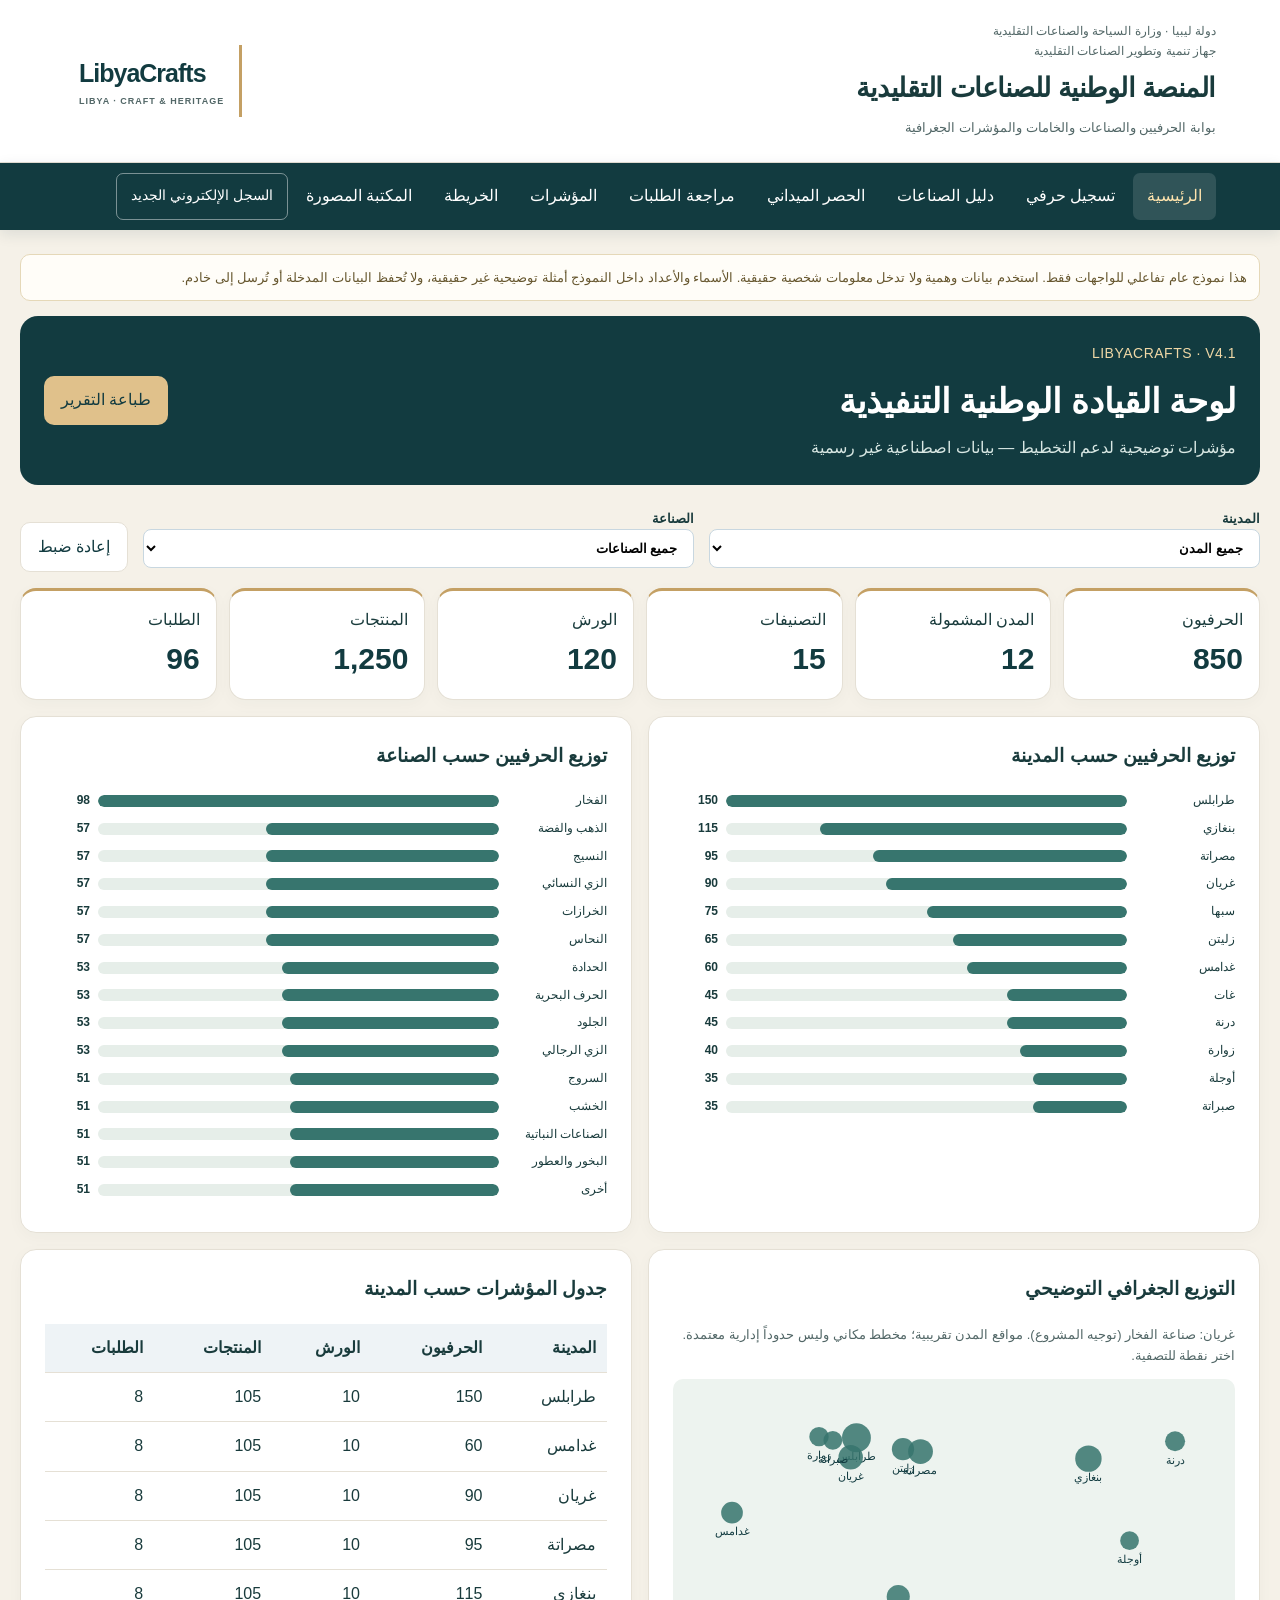
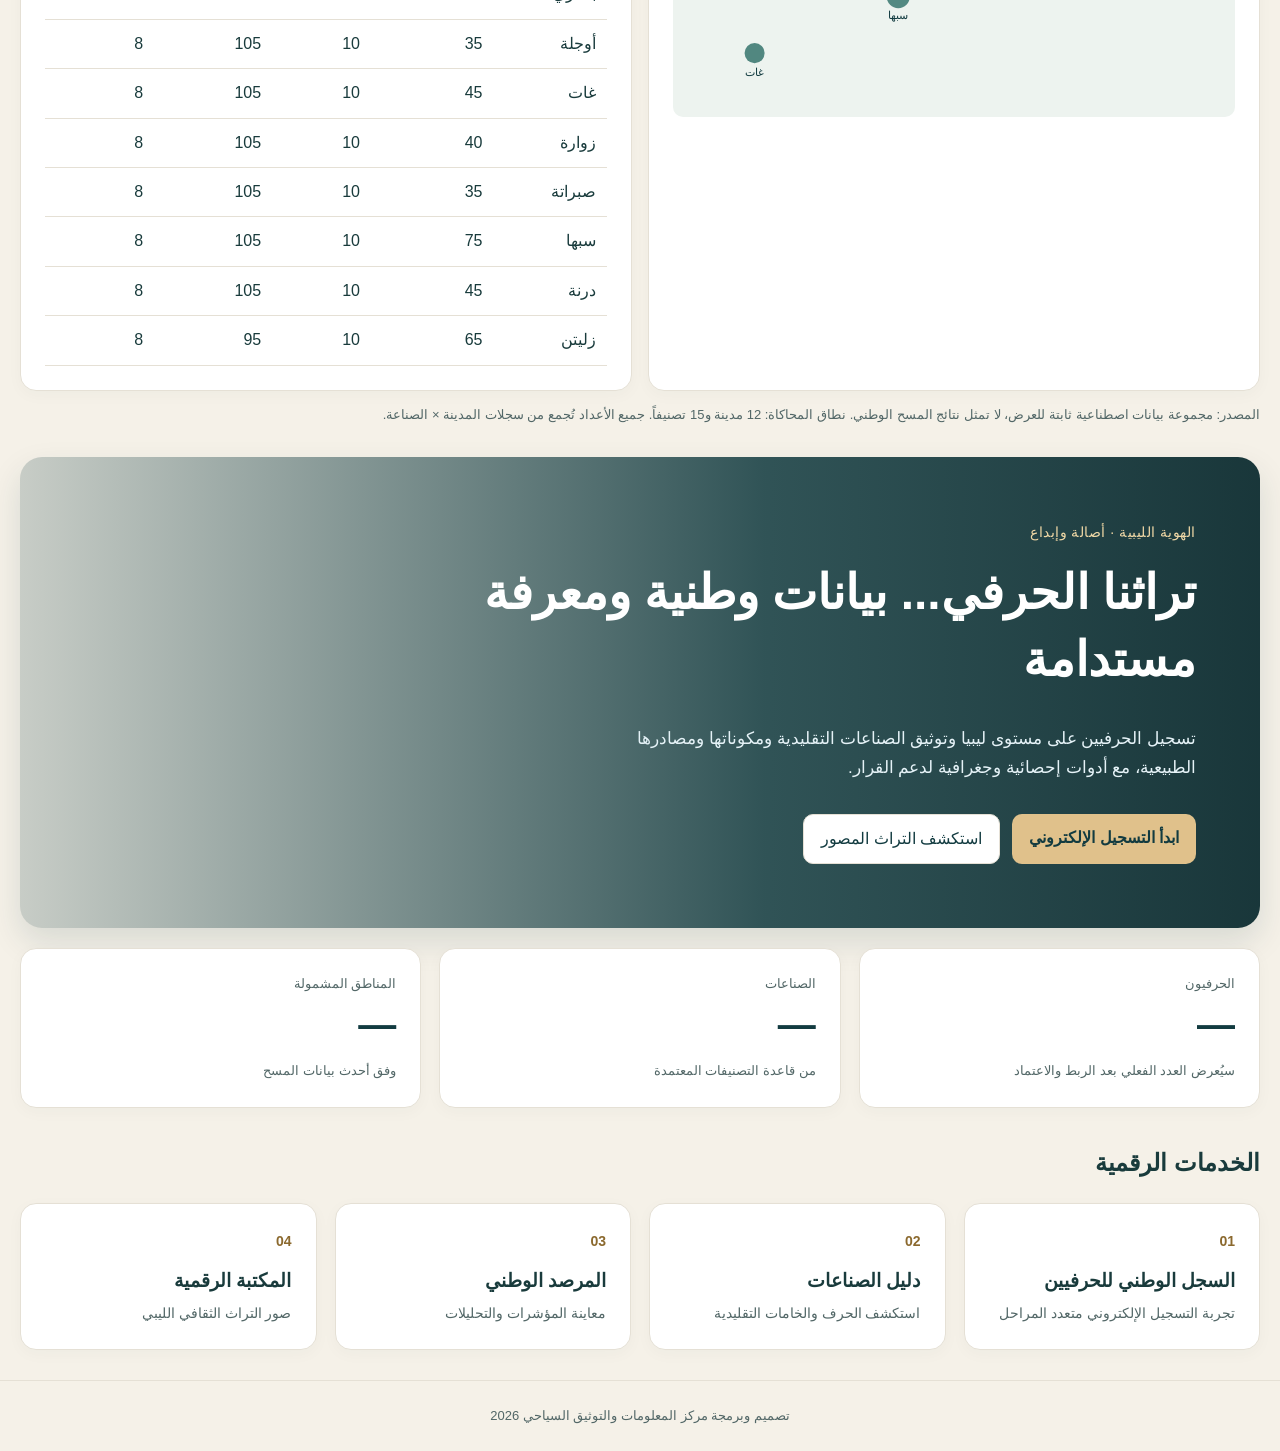
==== commit e999aaf2: "Update dashboard demo scope to twelve cities" ====
--- a/index.html
+++ b/index.html
@@ -2,7 +2,7 @@
 <header class="top"><div><div class="gov">دولة ليبيا · وزارة السياحة والصناعات التقليدية</div><div class="gov">جهاز تنمية وتطوير الصناعات التقليدية</div><h1>المنصة الوطنية للصناعات التقليدية</h1><small>بوابة الحرفيين والصناعات والخامات والمؤشرات الجغرافية</small></div><div class="logo"><strong>LibyaCrafts</strong><small>LIBYA · CRAFT & HERITAGE</small></div></header>
 <nav id="navigation"><button class="active" data-view="home">الرئيسية</button><button data-view="register">تسجيل حرفي</button><button data-view="crafts">دليل الصناعات</button><button data-view="field">الحصر الميداني</button><button data-view="review">مراجعة الطلبات</button><button data-view="stats">المؤشرات</button><button data-view="map">الخريطة</button><button data-view="gallery">المكتبة المصورة</button><a href="registry/index.html" style="color:white;padding:10px 14px;text-decoration:none;border:1px solid #ffffff70;border-radius:7px">السجل الإلكتروني الجديد</a></nav>
 <main class="container"><div class="notice">هذا نموذج عام تفاعلي للواجهات فقط. استخدم بيانات وهمية ولا تدخل معلومات شخصية حقيقية. الأسماء والأعداد داخل النموذج أمثلة توضيحية غير حقيقية، ولا تُحفظ البيانات المدخلة أو تُرسل إلى خادم.</div>
-<section class="screen active" id="home"><div class="exec" id="executive"><div class="exec-head"><div><span class="eyebrow">LIBYACRAFTS · V4.1</span><h2>لوحة القيادة الوطنية التنفيذية</h2><p>مؤشرات توضيحية لدعم التخطيط — بيانات اصطناعية غير رسمية</p></div><button class="btn" id="exec-print">طباعة التقرير</button></div><div class="exec-filters"><label>المدينة<select id="exec-city"><option value="">جميع المدن</option></select></label><label>الصناعة<select id="exec-craft"><option value="">جميع الصناعات</option></select></label><button class="btn alt" id="exec-reset">إعادة ضبط</button></div><div id="exec-kpis" class="exec-kpis"></div><div class="exec-grid"><article class="card"><h3>توزيع الحرفيين حسب المدينة</h3><div id="exec-cities"></div></article><article class="card"><h3>توزيع الحرفيين حسب الصناعة</h3><div id="exec-crafts"></div></article><article class="card"><h3>التوزيع الجغرافي التوضيحي</h3><p class="muted">مواقع المدن تقريبية؛ مخطط مكاني وليس حدوداً إدارية معتمدة. اختر نقطة للتصفية.</p><svg id="exec-map" viewBox="0 0 600 360" role="group" aria-label="مخطط مواقع المدن الليبية"></svg></article><article class="card"><h3>جدول المؤشرات حسب المدينة</h3><div class="tablewrap"><table><thead><tr><th>المدينة</th><th>الحرفيون</th><th>الورش</th><th>المنتجات</th><th>الطلبات</th></tr></thead><tbody id="exec-table"></tbody></table></div></article></div><p class="muted">المصدر: مجموعة بيانات اصطناعية ثابتة للعرض، لا تمثل نتائج المسح الوطني. نطاق المحاكاة: 10 مدن و15 تصنيفاً. جميع الأعداد تُجمع من سجلات المدينة × الصناعة.</p></div><div class="hero"><span class="eyebrow">الهوية الليبية · أصالة وإبداع</span><h2>تراثنا الحرفي... بيانات وطنية ومعرفة مستدامة</h2><p>تسجيل الحرفيين على مستوى ليبيا وتوثيق الصناعات التقليدية ومكوناتها ومصادرها الطبيعية، مع أدوات إحصائية وجغرافية لدعم القرار.</p><div class="hero-actions"><a class="btn gold" href="registry/index.html">ابدأ التسجيل الإلكتروني</a><button class="btn alt" data-go="gallery">استكشف التراث المصور</button></div></div><div class="grid"><div class="card"><div class="muted">الحرفيون</div><div class="number">—</div><small>سيُعرض العدد الفعلي بعد الربط والاعتماد</small></div><div class="card"><div class="muted">الصناعات</div><div class="number">—</div><small>من قاعدة التصنيفات المعتمدة</small></div><div class="card"><div class="muted">المناطق المشمولة</div><div class="number">—</div><small>وفق أحدث بيانات المسح</small></div></div><h2 class="section-title">الخدمات الرقمية</h2><div class="grid services"><a class="card" href="registry/index.html"><span>01</span><h3>السجل الوطني للحرفيين</h3><p>تجربة التسجيل الإلكتروني متعدد المراحل</p></a><button class="card" data-go="crafts"><span>02</span><h3>دليل الصناعات</h3><p>استكشف الحرف والخامات التقليدية</p></button><button class="card" data-go="stats"><span>03</span><h3>المرصد الوطني</h3><p>معاينة المؤشرات والتحليلات</p></button><button class="card" data-go="gallery"><span>04</span><h3>المكتبة الرقمية</h3><p>صور التراث الثقافي الليبي</p></button></div></section>
+<section class="screen active" id="home"><div class="exec" id="executive"><div class="exec-head"><div><span class="eyebrow">LIBYACRAFTS · V4.1</span><h2>لوحة القيادة الوطنية التنفيذية</h2><p>مؤشرات توضيحية لدعم التخطيط — بيانات اصطناعية غير رسمية</p></div><button class="btn" id="exec-print">طباعة التقرير</button></div><div class="exec-filters"><label>المدينة<select id="exec-city"><option value="">جميع المدن</option></select></label><label>الصناعة<select id="exec-craft"><option value="">جميع الصناعات</option></select></label><button class="btn alt" id="exec-reset">إعادة ضبط</button></div><div id="exec-kpis" class="exec-kpis"></div><div class="exec-grid"><article class="card"><h3>توزيع الحرفيين حسب المدينة</h3><div id="exec-cities"></div></article><article class="card"><h3>توزيع الحرفيين حسب الصناعة</h3><div id="exec-crafts"></div></article><article class="card"><h3>التوزيع الجغرافي التوضيحي</h3><p class="muted">غريان: صناعة الفخار (توجيه المشروع). مواقع المدن تقريبية؛ مخطط مكاني وليس حدوداً إدارية معتمدة. اختر نقطة للتصفية.</p><svg id="exec-map" viewBox="0 0 600 360" role="group" aria-label="مخطط مواقع المدن الليبية"></svg></article><article class="card"><h3>جدول المؤشرات حسب المدينة</h3><div class="tablewrap"><table><thead><tr><th>المدينة</th><th>الحرفيون</th><th>الورش</th><th>المنتجات</th><th>الطلبات</th></tr></thead><tbody id="exec-table"></tbody></table></div></article></div><p class="muted">المصدر: مجموعة بيانات اصطناعية ثابتة للعرض، لا تمثل نتائج المسح الوطني. نطاق المحاكاة: 12 مدينة و15 تصنيفاً. جميع الأعداد تُجمع من سجلات المدينة × الصناعة.</p></div><div class="hero"><span class="eyebrow">الهوية الليبية · أصالة وإبداع</span><h2>تراثنا الحرفي... بيانات وطنية ومعرفة مستدامة</h2><p>تسجيل الحرفيين على مستوى ليبيا وتوثيق الصناعات التقليدية ومكوناتها ومصادرها الطبيعية، مع أدوات إحصائية وجغرافية لدعم القرار.</p><div class="hero-actions"><a class="btn gold" href="registry/index.html">ابدأ التسجيل الإلكتروني</a><button class="btn alt" data-go="gallery">استكشف التراث المصور</button></div></div><div class="grid"><div class="card"><div class="muted">الحرفيون</div><div class="number">—</div><small>سيُعرض العدد الفعلي بعد الربط والاعتماد</small></div><div class="card"><div class="muted">الصناعات</div><div class="number">—</div><small>من قاعدة التصنيفات المعتمدة</small></div><div class="card"><div class="muted">المناطق المشمولة</div><div class="number">—</div><small>وفق أحدث بيانات المسح</small></div></div><h2 class="section-title">الخدمات الرقمية</h2><div class="grid services"><a class="card" href="registry/index.html"><span>01</span><h3>السجل الوطني للحرفيين</h3><p>تجربة التسجيل الإلكتروني متعدد المراحل</p></a><button class="card" data-go="crafts"><span>02</span><h3>دليل الصناعات</h3><p>استكشف الحرف والخامات التقليدية</p></button><button class="card" data-go="stats"><span>03</span><h3>المرصد الوطني</h3><p>معاينة المؤشرات والتحليلات</p></button><button class="card" data-go="gallery"><span>04</span><h3>المكتبة الرقمية</h3><p>صور التراث الثقافي الليبي</p></button></div></section>
 <section class="screen" id="register"><h2>طلب تسجيل حرفي جديد</h2><div class="step">1 · المعلومات الشخصية والموقع</div><div class="card"><div class="formgrid"><div><label>الاسم الكامل *</label><input placeholder="حرفي تجريبي 001"></div><div><label>الجنس</label><select><option>اختر</option><option>ذكر</option><option>أنثى</option><option>أفضل عدم الإجابة</option></select></div><div><label>البلدية *</label><input placeholder="اختر من القائمة الرسمية عند الربط"></div><div><label>المدينة / المحلة *</label><input placeholder="المدينة ثم المحلة"></div><div><label>الهاتف (خاص)</label><input placeholder="رقم وهمي فقط"></div><div><label>سنوات الخبرة</label><input type="number" min="0"></div></div></div></div><div class="step">2 · نوع الحرف والإنتاج</div><div class="card"><div class="formgrid"><div><label>الحرفة الأساسية *</label><select><option>اختر نوع الصناعة</option><option>النسيج</option><option>الصناعات الجلدية</option><option>الحلي والفضة</option><option>الخشب</option><option>الفخار والخزف</option><option>أخرى</option></select></div><div><label>مصدر تعلم الحرفة</label><select><option>اختر</option><option>موروث عائلي</option><option>تدريب</option><option>تعلم ذاتي</option></select></div><div><label>طريقة الإنتاج</label><select><option>فردي</option><option>أسري</option><option>تعاوني</option><option>ورشة</option></select></div><div><label>مصدر المواد الخام</label><select><option>غير محدد</option><option>البيئة المحلية</option><option>وسطاء محليون</option><option>مستوردة</option></select></div></div><label>وصف الحرفة والمنتجات</label><textarea placeholder="المكونات، الأدوات، أساليب الإنتاج..."></textarea><label><input style="width:auto" type="checkbox"> أوافق على استخدام البيانات للتحقق والحصر وفق سياسة الخصوصية المعتمدة</label><br><button class="btn" onclick="alert('واجهة تجريبية فقط: لم يتم إرسال أي بيانات')">حفظ طلب تجريبي</button></div></section>
 <section class="screen" id="crafts"><h2>الدليل الوطني للصناعات</h2><div class="grid"><div class="card"><h3>النسيج التقليدي</h3><span class="pill">صوف</span><span class="pill">خيوط</span><span class="pill">أصباغ</span><p class="muted">المكونات والخامات والخطوات ومناطق الانتشار والمنتجات والحرفيون المرتبطون.</p></div><div class="card"><h3>الحلي والفضة</h3><span class="pill">فضة</span><span class="pill">أدوات نقش</span><p class="muted">بطاقة صناعة متعددة المواقع والمواد مع توصيف الأصول والتراث.</p></div><div class="card"><h3>الفخار والخزف</h3><span class="pill">طين</span><span class="pill">فرن</span><p class="muted">توثيق مصدر الخامة وتقنيات التشكيل والحرق.</p></div></div></section>
 <section class="screen" id="field"><h2>لوحة الباحث الميداني</h2><div class="grid"><div class="card"><h3>المسودات المحلية</h3><p>حفظ إدخالات الحصر مؤقتاً قبل المراجعة.</p><button class="btn" data-go="register">إدخال استمارة</button></div><div class="card"><h3>نطاق العمل الجغرافي</h3><p>صلاحيات حسب البلدية والمنطقة المكلف بها.</p><small>ستُفعّل بعد تسجيل الدخول.</small></div><div class="card"><h3>المزامنة</h3><p>قائمة الإرسال بعد استعادة الاتصال بالإنترنت.</p><small>خاصية مستقبلية تتطلب تشفيراً محلياً وخطة لتعارض البيانات.</small></div></div></section>
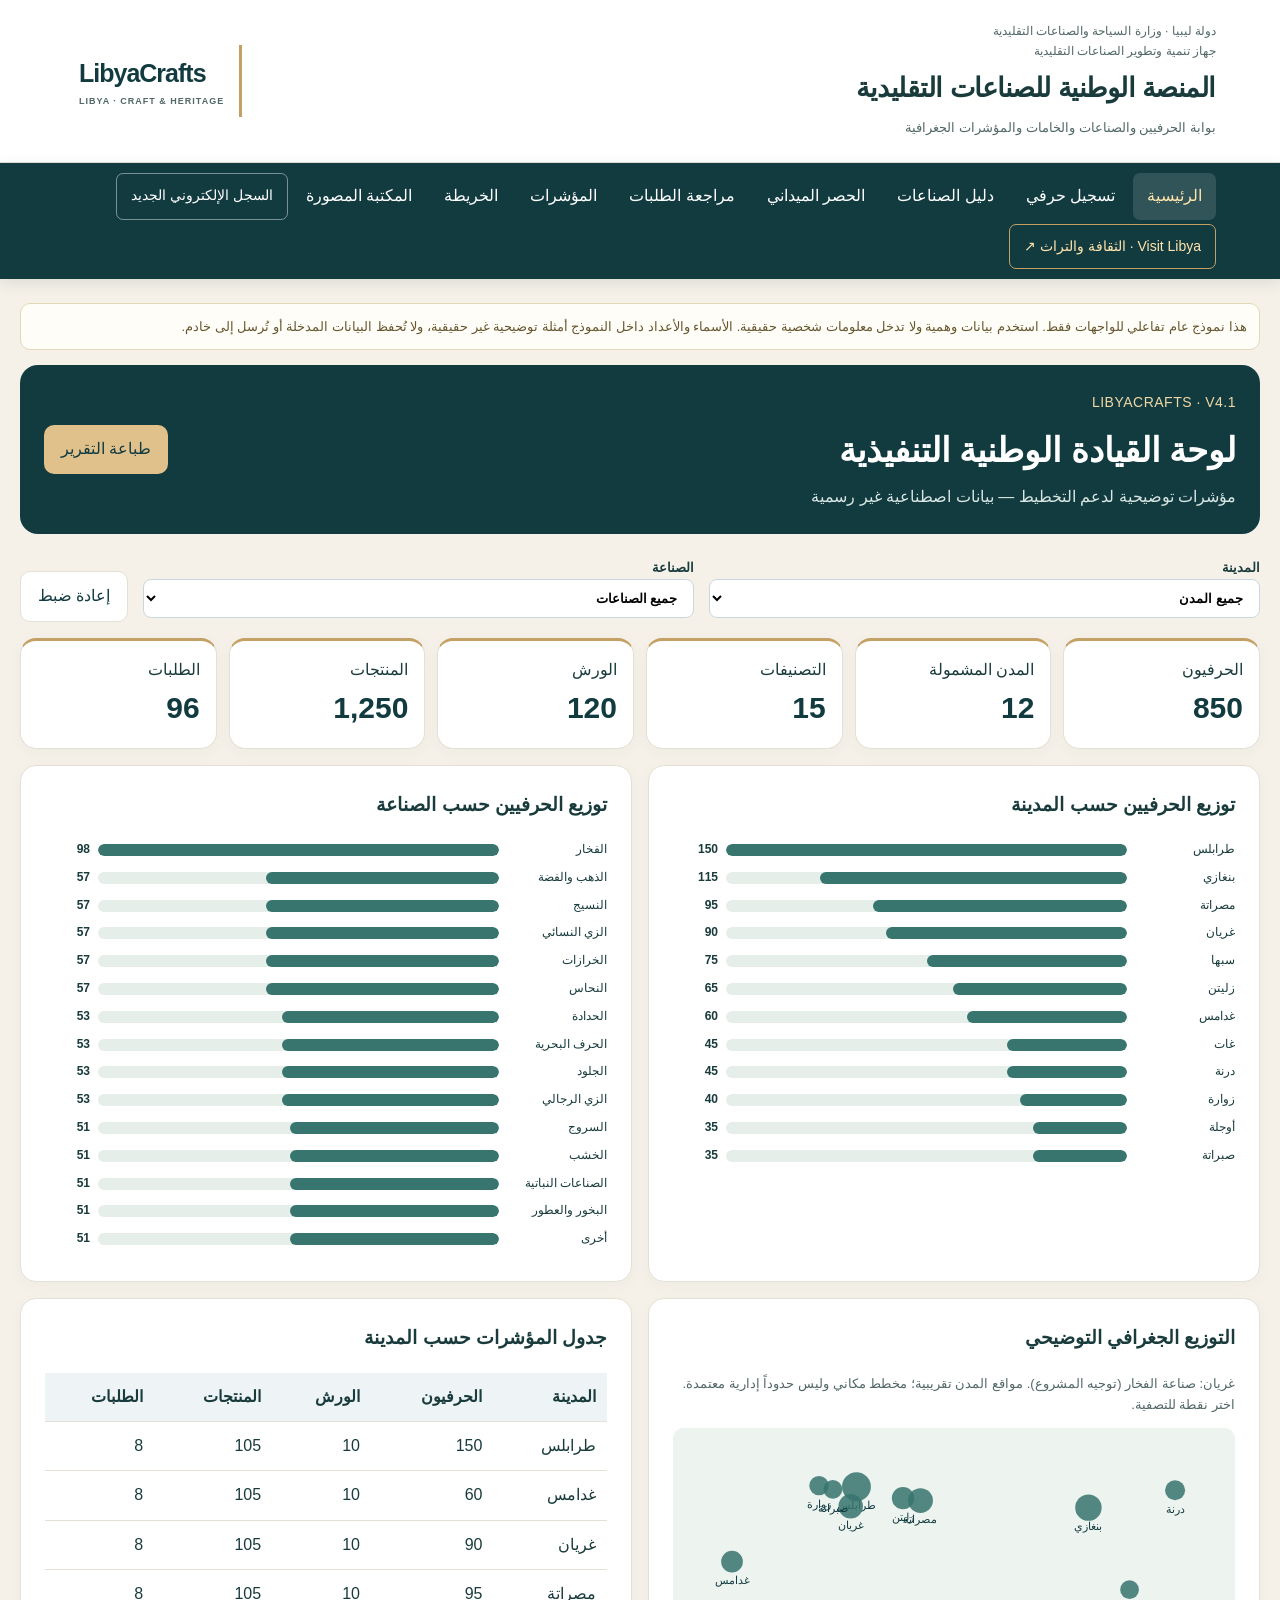
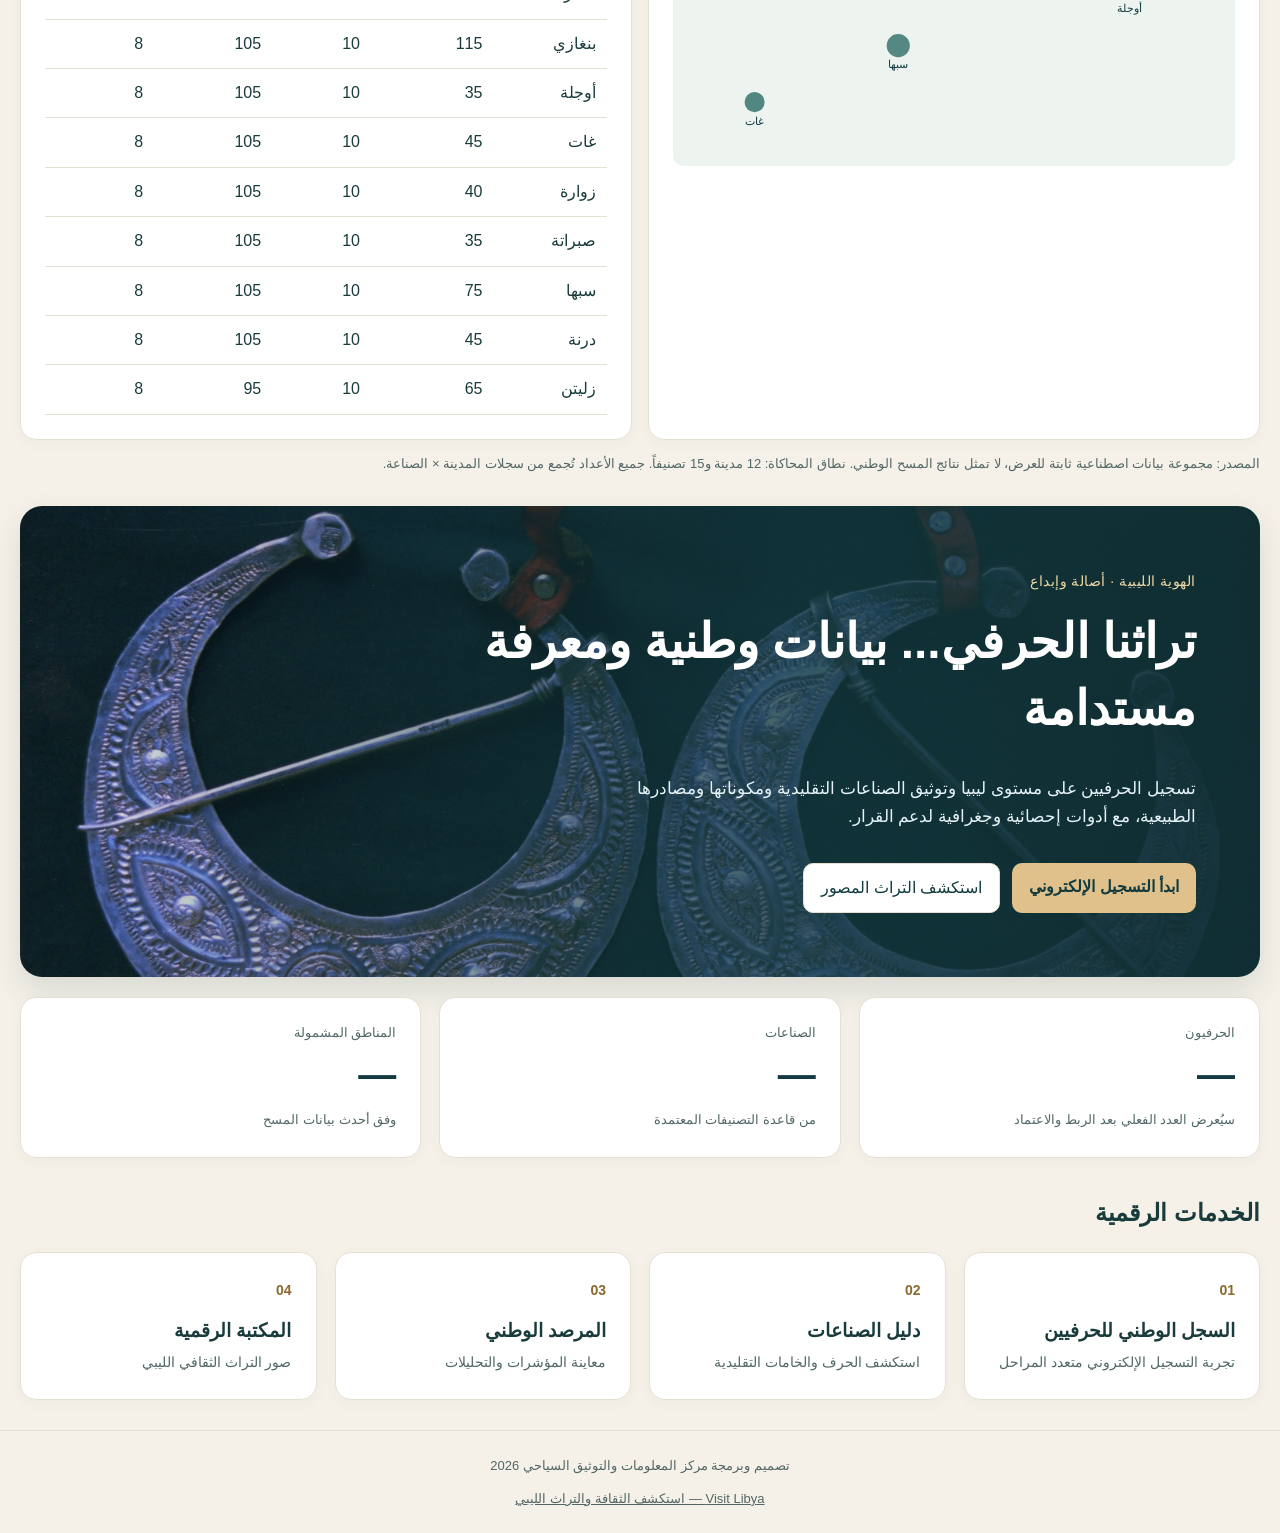
==== commit 8d684ef1: "Link LibyaCrafts to Visit Libya culture portal" ====
--- a/index.html
+++ b/index.html
@@ -1,6 +1,6 @@
 <!doctype html><html lang="ar" dir="rtl"><head><meta charset="UTF-8"><meta name="viewport" content="width=device-width,initial-scale=1"><title>المنصة الوطنية للصناعات التقليدية — LibyaCrafts.ly</title><link rel="stylesheet" href="css/style.css"><link rel="stylesheet" href="css/modern.css"><link rel="stylesheet" href="css/executive.css"></head><body>
 <header class="top"><div><div class="gov">دولة ليبيا · وزارة السياحة والصناعات التقليدية</div><div class="gov">جهاز تنمية وتطوير الصناعات التقليدية</div><h1>المنصة الوطنية للصناعات التقليدية</h1><small>بوابة الحرفيين والصناعات والخامات والمؤشرات الجغرافية</small></div><div class="logo"><strong>LibyaCrafts</strong><small>LIBYA · CRAFT & HERITAGE</small></div></header>
-<nav id="navigation"><button class="active" data-view="home">الرئيسية</button><button data-view="register">تسجيل حرفي</button><button data-view="crafts">دليل الصناعات</button><button data-view="field">الحصر الميداني</button><button data-view="review">مراجعة الطلبات</button><button data-view="stats">المؤشرات</button><button data-view="map">الخريطة</button><button data-view="gallery">المكتبة المصورة</button><a href="registry/index.html" style="color:white;padding:10px 14px;text-decoration:none;border:1px solid #ffffff70;border-radius:7px">السجل الإلكتروني الجديد</a></nav>
+<nav id="navigation"><button class="active" data-view="home">الرئيسية</button><button data-view="register">تسجيل حرفي</button><button data-view="crafts">دليل الصناعات</button><button data-view="field">الحصر الميداني</button><button data-view="review">مراجعة الطلبات</button><button data-view="stats">المؤشرات</button><button data-view="map">الخريطة</button><button data-view="gallery">المكتبة المصورة</button><a href="registry/index.html" style="color:white;padding:10px 14px;text-decoration:none;border:1px solid #ffffff70;border-radius:7px">السجل الإلكتروني الجديد</a><a href="https://tidclibya2026.github.io/visit.ly/culture" target="_blank" rel="noopener noreferrer" style="color:#ffe4ad;padding:10px 14px;text-decoration:none;border:1px solid #c4a064;border-radius:7px">Visit Libya · الثقافة والتراث ↗</a></nav>
 <main class="container"><div class="notice">هذا نموذج عام تفاعلي للواجهات فقط. استخدم بيانات وهمية ولا تدخل معلومات شخصية حقيقية. الأسماء والأعداد داخل النموذج أمثلة توضيحية غير حقيقية، ولا تُحفظ البيانات المدخلة أو تُرسل إلى خادم.</div>
 <section class="screen active" id="home"><div class="exec" id="executive"><div class="exec-head"><div><span class="eyebrow">LIBYACRAFTS · V4.1</span><h2>لوحة القيادة الوطنية التنفيذية</h2><p>مؤشرات توضيحية لدعم التخطيط — بيانات اصطناعية غير رسمية</p></div><button class="btn" id="exec-print">طباعة التقرير</button></div><div class="exec-filters"><label>المدينة<select id="exec-city"><option value="">جميع المدن</option></select></label><label>الصناعة<select id="exec-craft"><option value="">جميع الصناعات</option></select></label><button class="btn alt" id="exec-reset">إعادة ضبط</button></div><div id="exec-kpis" class="exec-kpis"></div><div class="exec-grid"><article class="card"><h3>توزيع الحرفيين حسب المدينة</h3><div id="exec-cities"></div></article><article class="card"><h3>توزيع الحرفيين حسب الصناعة</h3><div id="exec-crafts"></div></article><article class="card"><h3>التوزيع الجغرافي التوضيحي</h3><p class="muted">غريان: صناعة الفخار (توجيه المشروع). مواقع المدن تقريبية؛ مخطط مكاني وليس حدوداً إدارية معتمدة. اختر نقطة للتصفية.</p><svg id="exec-map" viewBox="0 0 600 360" role="group" aria-label="مخطط مواقع المدن الليبية"></svg></article><article class="card"><h3>جدول المؤشرات حسب المدينة</h3><div class="tablewrap"><table><thead><tr><th>المدينة</th><th>الحرفيون</th><th>الورش</th><th>المنتجات</th><th>الطلبات</th></tr></thead><tbody id="exec-table"></tbody></table></div></article></div><p class="muted">المصدر: مجموعة بيانات اصطناعية ثابتة للعرض، لا تمثل نتائج المسح الوطني. نطاق المحاكاة: 12 مدينة و15 تصنيفاً. جميع الأعداد تُجمع من سجلات المدينة × الصناعة.</p></div><div class="hero"><span class="eyebrow">الهوية الليبية · أصالة وإبداع</span><h2>تراثنا الحرفي... بيانات وطنية ومعرفة مستدامة</h2><p>تسجيل الحرفيين على مستوى ليبيا وتوثيق الصناعات التقليدية ومكوناتها ومصادرها الطبيعية، مع أدوات إحصائية وجغرافية لدعم القرار.</p><div class="hero-actions"><a class="btn gold" href="registry/index.html">ابدأ التسجيل الإلكتروني</a><button class="btn alt" data-go="gallery">استكشف التراث المصور</button></div></div><div class="grid"><div class="card"><div class="muted">الحرفيون</div><div class="number">—</div><small>سيُعرض العدد الفعلي بعد الربط والاعتماد</small></div><div class="card"><div class="muted">الصناعات</div><div class="number">—</div><small>من قاعدة التصنيفات المعتمدة</small></div><div class="card"><div class="muted">المناطق المشمولة</div><div class="number">—</div><small>وفق أحدث بيانات المسح</small></div></div><h2 class="section-title">الخدمات الرقمية</h2><div class="grid services"><a class="card" href="registry/index.html"><span>01</span><h3>السجل الوطني للحرفيين</h3><p>تجربة التسجيل الإلكتروني متعدد المراحل</p></a><button class="card" data-go="crafts"><span>02</span><h3>دليل الصناعات</h3><p>استكشف الحرف والخامات التقليدية</p></button><button class="card" data-go="stats"><span>03</span><h3>المرصد الوطني</h3><p>معاينة المؤشرات والتحليلات</p></button><button class="card" data-go="gallery"><span>04</span><h3>المكتبة الرقمية</h3><p>صور التراث الثقافي الليبي</p></button></div></section>
 <section class="screen" id="register"><h2>طلب تسجيل حرفي جديد</h2><div class="step">1 · المعلومات الشخصية والموقع</div><div class="card"><div class="formgrid"><div><label>الاسم الكامل *</label><input placeholder="حرفي تجريبي 001"></div><div><label>الجنس</label><select><option>اختر</option><option>ذكر</option><option>أنثى</option><option>أفضل عدم الإجابة</option></select></div><div><label>البلدية *</label><input placeholder="اختر من القائمة الرسمية عند الربط"></div><div><label>المدينة / المحلة *</label><input placeholder="المدينة ثم المحلة"></div><div><label>الهاتف (خاص)</label><input placeholder="رقم وهمي فقط"></div><div><label>سنوات الخبرة</label><input type="number" min="0"></div></div></div></div><div class="step">2 · نوع الحرف والإنتاج</div><div class="card"><div class="formgrid"><div><label>الحرفة الأساسية *</label><select><option>اختر نوع الصناعة</option><option>النسيج</option><option>الصناعات الجلدية</option><option>الحلي والفضة</option><option>الخشب</option><option>الفخار والخزف</option><option>أخرى</option></select></div><div><label>مصدر تعلم الحرفة</label><select><option>اختر</option><option>موروث عائلي</option><option>تدريب</option><option>تعلم ذاتي</option></select></div><div><label>طريقة الإنتاج</label><select><option>فردي</option><option>أسري</option><option>تعاوني</option><option>ورشة</option></select></div><div><label>مصدر المواد الخام</label><select><option>غير محدد</option><option>البيئة المحلية</option><option>وسطاء محليون</option><option>مستوردة</option></select></div></div><label>وصف الحرفة والمنتجات</label><textarea placeholder="المكونات، الأدوات، أساليب الإنتاج..."></textarea><label><input style="width:auto" type="checkbox"> أوافق على استخدام البيانات للتحقق والحصر وفق سياسة الخصوصية المعتمدة</label><br><button class="btn" onclick="alert('واجهة تجريبية فقط: لم يتم إرسال أي بيانات')">حفظ طلب تجريبي</button></div></section>
@@ -9,4 +9,4 @@
 <section class="screen" id="review"><h2>طابور تدقيق واعتماد البيانات</h2><div class="tablewrap"><table><thead><tr><th>رقم الطلب</th><th>نوع السجل</th><th>المرحلة</th><th>الإجراء</th></tr></thead><tbody><tr><td>DEMO-001</td><td>حرفي</td><td>مراجعة محلية</td><td>تحقق ثم إحالة</td></tr><tr><td>DEMO-002</td><td>صناعة</td><td>تدقيق مركزي</td><td>اعتماد أو إعادة</td></tr><tr><td>DEMO-003</td><td>ترحيل تاريخي</td><td>مراجعة تكرار</td><td>مطابقة بشرية</td></tr></tbody></table></div></section>
 <section class="screen" id="stats"><h2>المرصد الوطني للصناعات التقليدية</h2><p class="muted">عرض توضيحي لشكل التحليلات، وليس بيانات رسمية.</p><div class="card"><h3>عدد الحرفيين حسب الصناعة — قيم تجريبية</h3><div class="bars"><div>النسيج <div class="bar"><span style="width:70%"></span></div></div><div>الجلود <div class="bar"><span style="width:48%"></span></div></div><div>الحلي <div class="bar"><span style="width:60%"></span></div></div><div>الخزف <div class="bar"><span style="width:33%"></span></div></div></div></div><div class="grid"><div class="card">الفلترة حسب: المدينة، السنة، نوع الصناعة، الجنس</div><div class="card">التقارير: سنوي، بلديات، تدريب، خامات، مخاطر الاندثار</div></div></section>
 <section class="screen" id="map"><h2>الأطلس الجغرافي للصناعات التقليدية</h2><div class="placeholder">ستُضاف هنا خريطة ليبيا التفاعلية بحدود إدارية معتمدة وبيانات مكانية منشورة بإذن.<br>لن تُعرض مواقع المنازل والورش الخاصة بدقة دون سند وموافقة.</div><div class="grid"><div class="card">طبقة الحرفيين (تجميع جغرافي)</div><div class="card">طبقة الورش ومراكز الإنتاج</div><div class="card">طبقة مصادر المواد الخام</div></div></section><section class="screen" id="gallery"><h2>المكتبة المصورة للتراث والصناعات</h2><p>صور من مستودع التراث الثقافي غير المادي؛ التصنيف بحسب وصف المصدر.</p><label for="filter">التصنيف</label><select id="filter"><option value="all">الكل</option><option value="craft">الحرف والأدوات والزينة</option><option value="culture">السياق الثقافي</option></select><div class="grid gallery" id="photos"></div><p><a href="https://github.com/tidclibya2026/Intangible-heritage" target="_blank" rel="noopener">مصدر الصور</a></p><h2>معاينة الأرشيف المحلي</h2><p>اختر مجلد الصور من جهازك. المعاينة محلية فقط ولا ترفع الملفات أو تحفظها.</p><input id="local" type="file" webkitdirectory multiple accept="image/*"><div class="grid gallery" id="localPhotos"></div><dialog id="viewer"><button class="btn" id="close">إغلاق</button><img id="large" alt=""><p id="caption"></p></dialog></section></main>
-<footer>تصميم وبرمجة مركز المعلومات والتوثيق السياحي 2026</footer><script src="js/app.js" defer></script><script src="js/executive.js" defer></script></body></html>
+<footer>تصميم وبرمجة مركز المعلومات والتوثيق السياحي 2026<div style="margin-top:12px"><a href="https://tidclibya2026.github.io/visit.ly/culture" target="_blank" rel="noopener noreferrer" style="color:inherit">Visit Libya — استكشف الثقافة والتراث الليبي</a></div></footer><script src="js/app.js" defer></script><script src="js/executive.js" defer></script></body></html>
--- a/css/modern.css
+++ b/css/modern.css
@@ -1 +1,2 @@
-:root{--ink:#193b3c;--navy:#123b40;--gold:#c4a064;--bg:#f5f1e8;--line:#e5e0d5;--muted:#526767}body{font-family:Tahoma,Arial,sans-serif;background:var(--bg)}.top{padding:22px max(5%,calc((100% - 1320px)/2));border-bottom:1px solid var(--line);position:static}.top h1{font-size:clamp(19px,2.1vw,29px);letter-spacing:-.5px}.top .logo{width:auto;height:auto;display:flex;flex-direction:column;align-items:flex-start;border-right:3px solid var(--gold);border-radius:0;padding:8px 15px;direction:ltr}.logo strong{font-size:25px;letter-spacing:-1px}.logo small{font-size:9px;letter-spacing:1px}nav{position:sticky;top:0;z-index:5;gap:4px;box-shadow:0 4px 14px #123b401c}nav button.active,nav button:hover{background:#ffffff20;color:#ffe4ad}nav a{font-size:14px}.container{max-width:1360px;margin:24px auto}.notice{background:#fffdf8;border-color:#e5d8b8;color:#67572f}.hero{min-height:390px;padding:clamp(24px,5vw,70px);border-radius:22px;background:linear-gradient(270deg,#102f33f5 0%,#123b40dd 40%,#123b4033 100%),url('https://raw.githubusercontent.com/tidclibya2026/Intangible-heritage/main/26.jpg') center/cover;box-shadow:0 14px 32px #123b4020}.hero h2{font-size:clamp(28px,4vw,48px);max-width:720px;line-height:1.4;margin:15px 0}.hero p{font-size:17px;max-width:610px}.eyebrow{color:#f0d8a6;font-size:14px;letter-spacing:.5px}.hero-actions{display:flex;gap:12px;flex-wrap:wrap;margin-top:15px}.btn{text-decoration:none;display:inline-block;border-radius:10px}.btn.gold{background:#e0c18b;color:#123b40;font-weight:bold}.card{border-radius:16px;padding:24px;box-shadow:0 4px 16px #123b4008}.grid{gap:18px}.number{font-size:38px}.section-title{margin-top:35px}.services .card{font:inherit;text-align:right;color:var(--ink);text-decoration:none;cursor:pointer;transition:transform .18s,border-color .18s}.services .card:hover{transform:translateY(-3px);border-color:var(--gold)}.services span{color:#8b692e;font-weight:bold;font-size:14px}.services h3{margin:12px 0 5px}.services p{font-size:14px;color:var(--muted);margin:0}.gallery button{border-radius:16px;overflow:hidden;padding:9px}.gallery img{height:210px}.gallery span{display:block;padding:8px}.bar span{background:#37756e}.step{background:#e8eee9}.placeholder{background:#e6ede8}button:focus-visible,a:focus-visible,input:focus-visible,select:focus-visible,textarea:focus-visible{outline:3px solid #b48b45;outline-offset:3px}footer{border-top:1px solid var(--line);margin-top:30px}@media(max-width:650px){nav{position:static;padding:8px;gap:2px}nav button{font-size:13px;padding:8px}.hero{min-height:340px}.hero p{font-size:14px}.top .logo{display:none}.container{padding:0 12px}.grid{grid-template-columns:repeat(auto-fit,minmax(min(100%,200px),1fr))}.card{padding:18px}}@media(prefers-reduced-motion:reduce){*{transition:none!important}}+:root{--ink:#193b3c;--navy:#123b40;--gold:#c4a064;--bg:#f5f1e8;--line:#e5e0d5;--muted:#526767}body{font-family:Tahoma,Arial,sans-serif;background:var(--bg)}.top{padding:22px max(5%,calc((100% - 1320px)/2));border-bottom:1px solid var(--line);position:static}.top h1{font-size:clamp(19px,2.1vw,29px);letter-spacing:-.5px}.top .logo{width:auto;height:auto;display:flex;flex-direction:column;align-items:flex-start;border-right:3px solid var(--gold);border-radius:0;padding:8px 15px;direction:ltr}.logo strong{font-size:25px;letter-spacing:-1px}.logo small{font-size:9px;letter-spacing:1px}nav{position:sticky;top:0;z-index:5;gap:4px;box-shadow:0 4px 14px #123b401c}nav button.active,nav button:hover{background:#ffffff20;color:#ffe4ad}nav a{font-size:14px}.container{max-width:1360px;margin:24px auto}.notice{background:#fffdf8;border-color:#e5d8b8;color:#67572f}.hero{min-height:390px;padding:clamp(24px,5vw,70px);border-radius:22px;background:linear-gradient(270deg,#102f33f5 0%,#123b40dd 40%,#123b4033 100%),url('../banner.jpeg') center/cover;box-shadow:0 14px 32px #123b4020}.hero h2{font-size:clamp(28px,4vw,48px);max-width:720px;line-height:1.4;margin:15px 0}.hero p{font-size:17px;max-width:610px}.eyebrow{color:#f0d8a6;font-size:14px;letter-spacing:.5px}.hero-actions{display:flex;gap:12px;flex-wrap:wrap;margin-top:15px}.btn{text-decoration:none;display:inline-block;border-radius:10px}.btn.gold{background:#e0c18b;color:#123b40;font-weight:bold}.card{border-radius:16px;padding:24px;box-shadow:0 4px 16px #123b4008}.grid{gap:18px}.number{font-size:38px}.section-title{margin-top:35px}.services .card{font:inherit;text-align:right;color:var(--ink);text-decoration:none;cursor:pointer;transition:transform .18s,border-color .18s}.services .card:hover{transform:translateY(-3px);border-color:var(--gold)}.services span{color:#8b692e;font-weight:bold;font-size:14px}.services h3{margin:12px 0 5px}.services p{font-size:14px;color:var(--muted);margin:0}.gallery button{border-radius:16px;overflow:hidden;padding:9px}.gallery img{height:210px}.gallery span{display:block;padding:8px}.bar span{background:#37756e}.step{background:#e8eee9}.placeholder{background:#e6ede8}button:focus-visible,a:focus-visible,input:focus-visible,select:focus-visible,textarea:focus-visible{outline:3px solid #b48b45;outline-offset:3px}footer{border-top:1px solid var(--line);margin-top:30px}@media(max-width:650px){nav{position:static;padding:8px;gap:2px}nav button{font-size:13px;padding:8px}.hero{min-height:340px}.hero p{font-size:14px}.top .logo{display:none}.container{padding:0 12px}.grid{grid-template-columns:repeat(auto-fit,minmax(min(100%,200px),1fr))}.card{padding:18px}}@media(prefers-reduced-motion:reduce){*{transition:none!important}}
+.hero{background-position:center 55%;background-size:cover;background-image:linear-gradient(270deg,#102f33f5 0%,#123b40cc 38%,#123b4020 100%),url('../banner.jpeg')}@media(max-width:650px){.hero{background-image:linear-gradient(270deg,#102f33e8,#123b4077),url('../banner.jpeg')}}
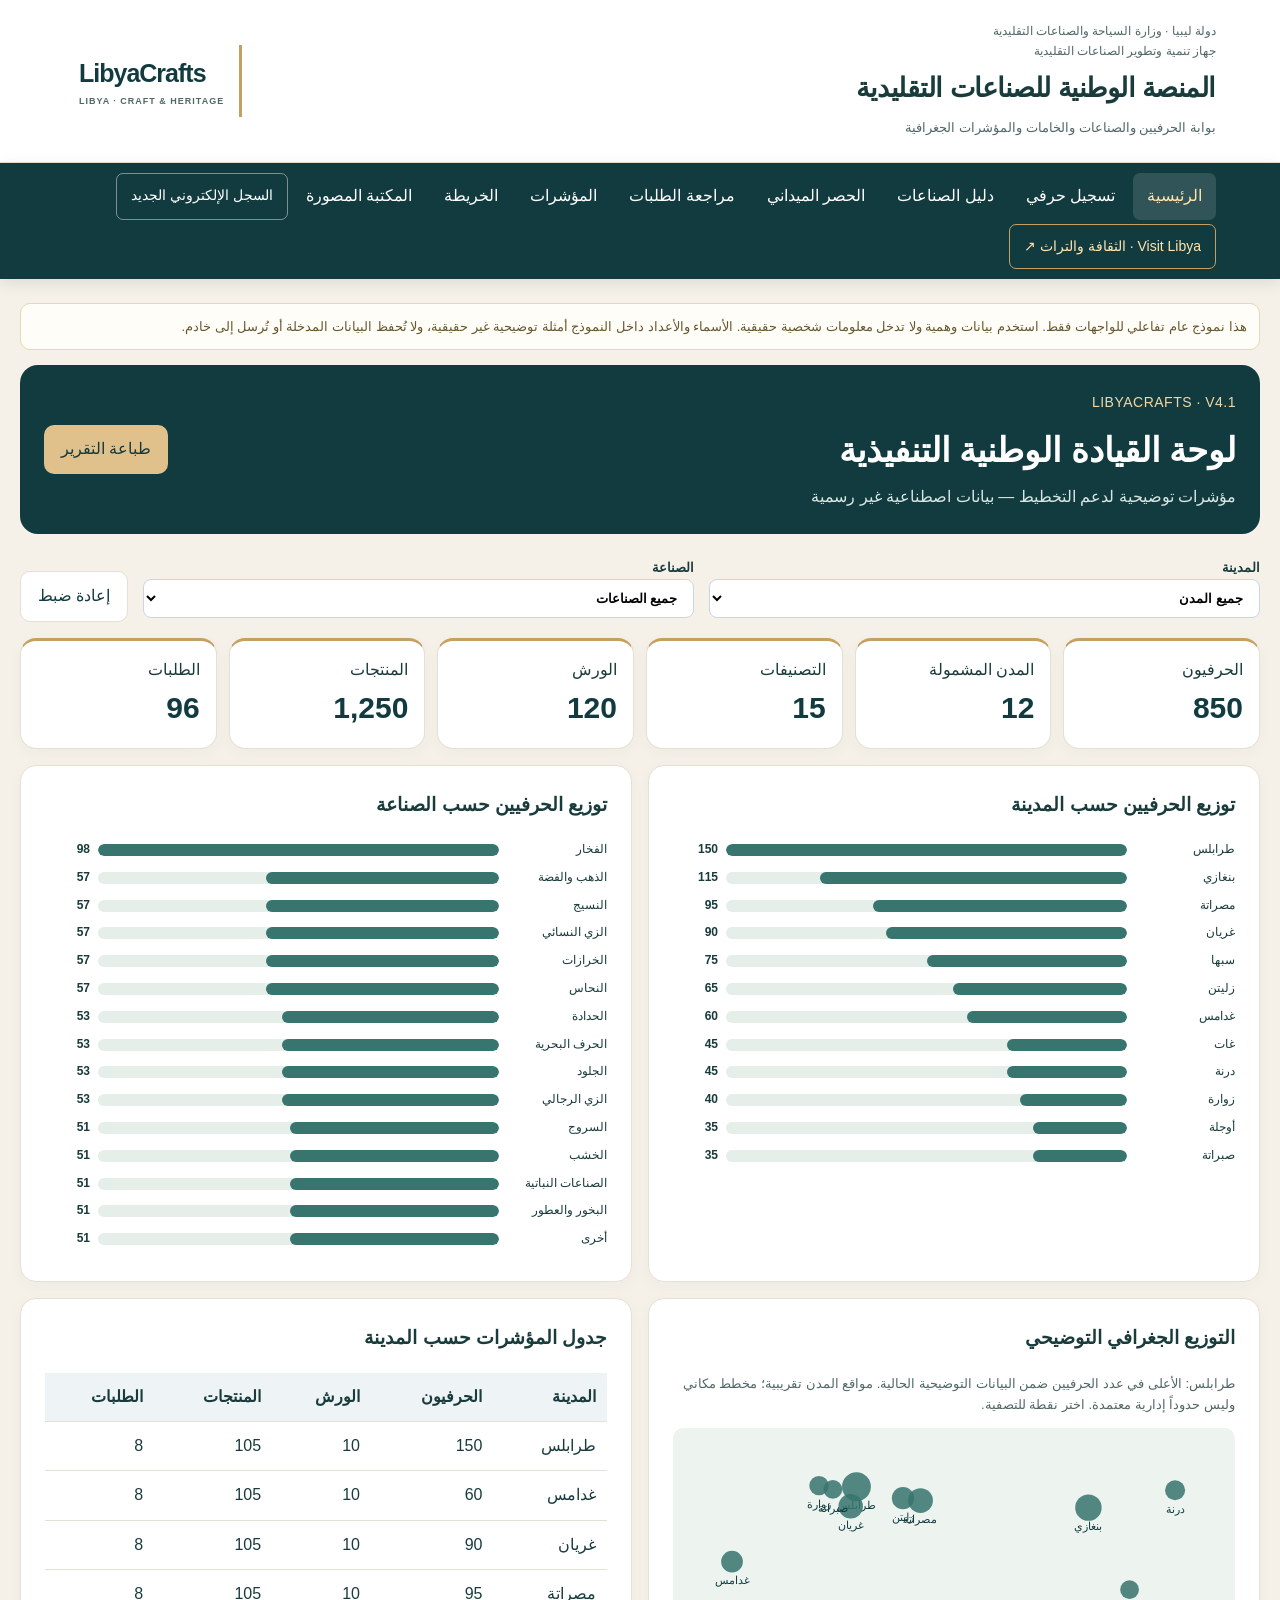
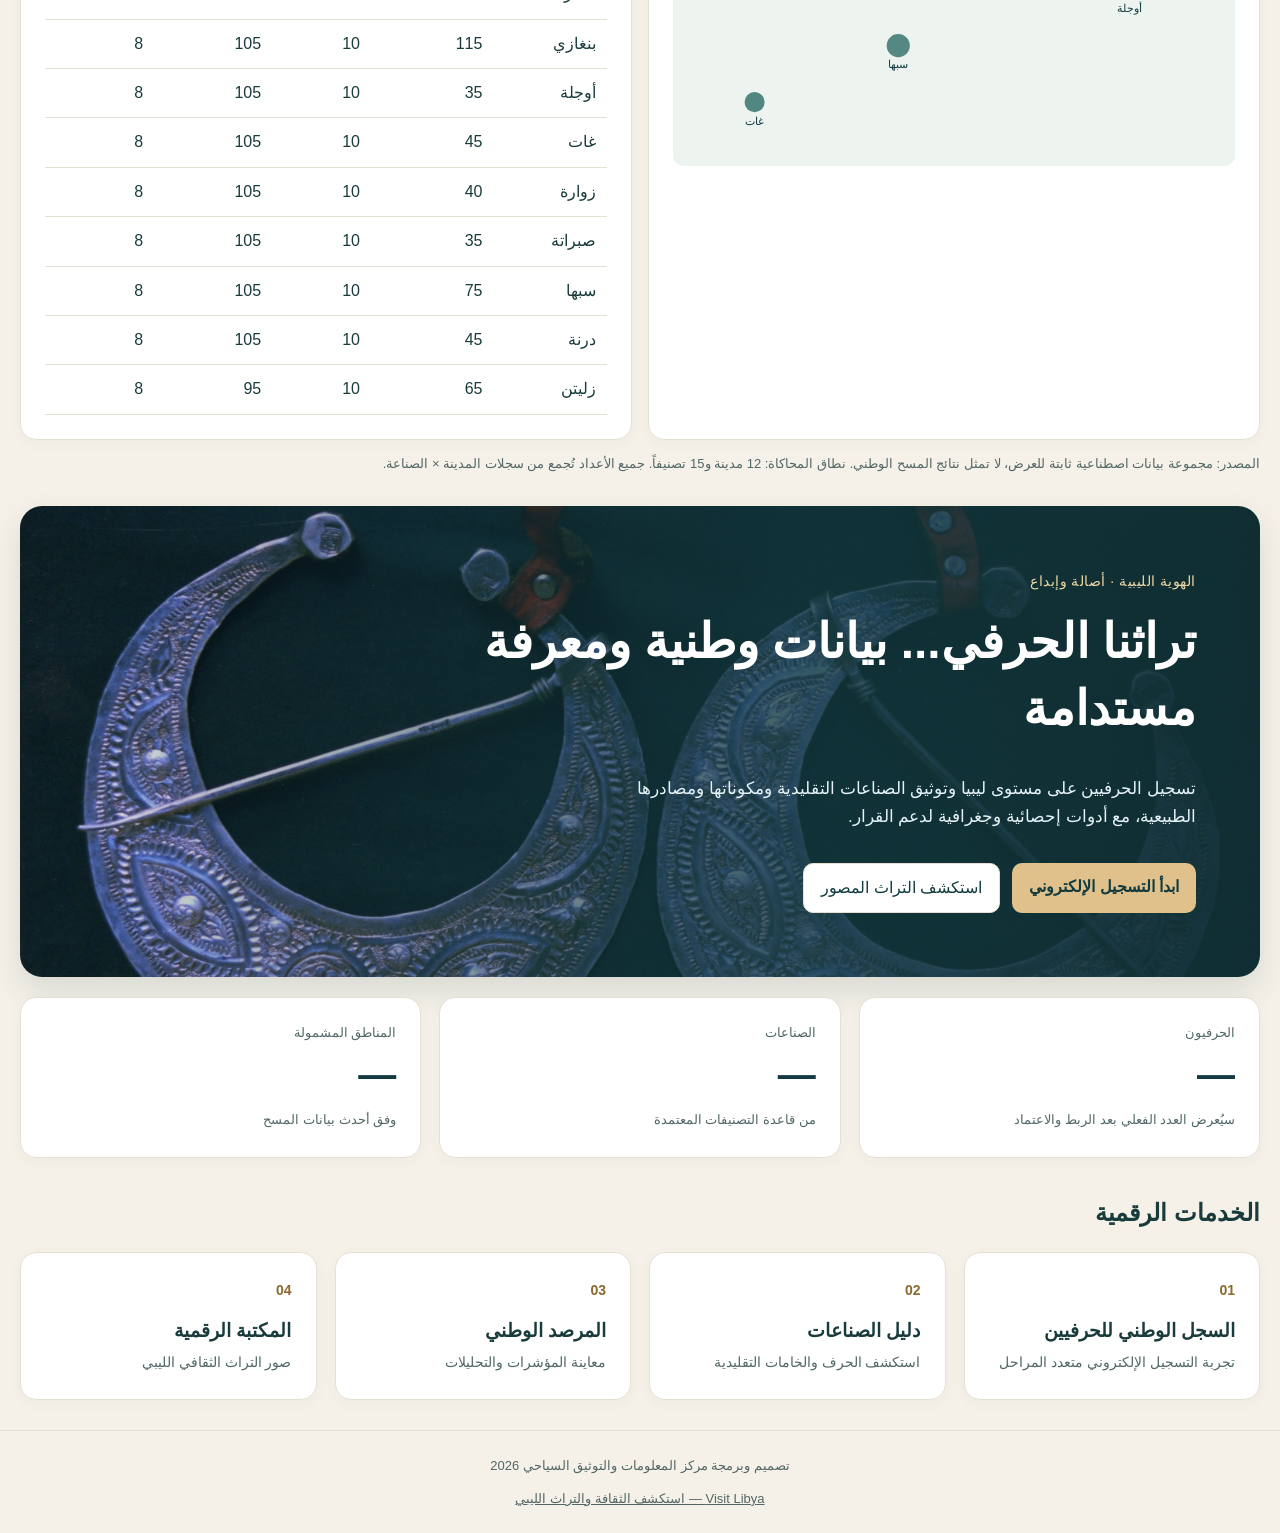
==== commit 5e597adc: "Highlight Tripoli in illustrative geographic distribution" ====
--- a/index.html
+++ b/index.html
@@ -2,7 +2,7 @@
 <header class="top"><div><div class="gov">دولة ليبيا · وزارة السياحة والصناعات التقليدية</div><div class="gov">جهاز تنمية وتطوير الصناعات التقليدية</div><h1>المنصة الوطنية للصناعات التقليدية</h1><small>بوابة الحرفيين والصناعات والخامات والمؤشرات الجغرافية</small></div><div class="logo"><strong>LibyaCrafts</strong><small>LIBYA · CRAFT & HERITAGE</small></div></header>
 <nav id="navigation"><button class="active" data-view="home">الرئيسية</button><button data-view="register">تسجيل حرفي</button><button data-view="crafts">دليل الصناعات</button><button data-view="field">الحصر الميداني</button><button data-view="review">مراجعة الطلبات</button><button data-view="stats">المؤشرات</button><button data-view="map">الخريطة</button><button data-view="gallery">المكتبة المصورة</button><a href="registry/index.html" style="color:white;padding:10px 14px;text-decoration:none;border:1px solid #ffffff70;border-radius:7px">السجل الإلكتروني الجديد</a><a href="https://tidclibya2026.github.io/visit.ly/culture" target="_blank" rel="noopener noreferrer" style="color:#ffe4ad;padding:10px 14px;text-decoration:none;border:1px solid #c4a064;border-radius:7px">Visit Libya · الثقافة والتراث ↗</a></nav>
 <main class="container"><div class="notice">هذا نموذج عام تفاعلي للواجهات فقط. استخدم بيانات وهمية ولا تدخل معلومات شخصية حقيقية. الأسماء والأعداد داخل النموذج أمثلة توضيحية غير حقيقية، ولا تُحفظ البيانات المدخلة أو تُرسل إلى خادم.</div>
-<section class="screen active" id="home"><div class="exec" id="executive"><div class="exec-head"><div><span class="eyebrow">LIBYACRAFTS · V4.1</span><h2>لوحة القيادة الوطنية التنفيذية</h2><p>مؤشرات توضيحية لدعم التخطيط — بيانات اصطناعية غير رسمية</p></div><button class="btn" id="exec-print">طباعة التقرير</button></div><div class="exec-filters"><label>المدينة<select id="exec-city"><option value="">جميع المدن</option></select></label><label>الصناعة<select id="exec-craft"><option value="">جميع الصناعات</option></select></label><button class="btn alt" id="exec-reset">إعادة ضبط</button></div><div id="exec-kpis" class="exec-kpis"></div><div class="exec-grid"><article class="card"><h3>توزيع الحرفيين حسب المدينة</h3><div id="exec-cities"></div></article><article class="card"><h3>توزيع الحرفيين حسب الصناعة</h3><div id="exec-crafts"></div></article><article class="card"><h3>التوزيع الجغرافي التوضيحي</h3><p class="muted">غريان: صناعة الفخار (توجيه المشروع). مواقع المدن تقريبية؛ مخطط مكاني وليس حدوداً إدارية معتمدة. اختر نقطة للتصفية.</p><svg id="exec-map" viewBox="0 0 600 360" role="group" aria-label="مخطط مواقع المدن الليبية"></svg></article><article class="card"><h3>جدول المؤشرات حسب المدينة</h3><div class="tablewrap"><table><thead><tr><th>المدينة</th><th>الحرفيون</th><th>الورش</th><th>المنتجات</th><th>الطلبات</th></tr></thead><tbody id="exec-table"></tbody></table></div></article></div><p class="muted">المصدر: مجموعة بيانات اصطناعية ثابتة للعرض، لا تمثل نتائج المسح الوطني. نطاق المحاكاة: 12 مدينة و15 تصنيفاً. جميع الأعداد تُجمع من سجلات المدينة × الصناعة.</p></div><div class="hero"><span class="eyebrow">الهوية الليبية · أصالة وإبداع</span><h2>تراثنا الحرفي... بيانات وطنية ومعرفة مستدامة</h2><p>تسجيل الحرفيين على مستوى ليبيا وتوثيق الصناعات التقليدية ومكوناتها ومصادرها الطبيعية، مع أدوات إحصائية وجغرافية لدعم القرار.</p><div class="hero-actions"><a class="btn gold" href="registry/index.html">ابدأ التسجيل الإلكتروني</a><button class="btn alt" data-go="gallery">استكشف التراث المصور</button></div></div><div class="grid"><div class="card"><div class="muted">الحرفيون</div><div class="number">—</div><small>سيُعرض العدد الفعلي بعد الربط والاعتماد</small></div><div class="card"><div class="muted">الصناعات</div><div class="number">—</div><small>من قاعدة التصنيفات المعتمدة</small></div><div class="card"><div class="muted">المناطق المشمولة</div><div class="number">—</div><small>وفق أحدث بيانات المسح</small></div></div><h2 class="section-title">الخدمات الرقمية</h2><div class="grid services"><a class="card" href="registry/index.html"><span>01</span><h3>السجل الوطني للحرفيين</h3><p>تجربة التسجيل الإلكتروني متعدد المراحل</p></a><button class="card" data-go="crafts"><span>02</span><h3>دليل الصناعات</h3><p>استكشف الحرف والخامات التقليدية</p></button><button class="card" data-go="stats"><span>03</span><h3>المرصد الوطني</h3><p>معاينة المؤشرات والتحليلات</p></button><button class="card" data-go="gallery"><span>04</span><h3>المكتبة الرقمية</h3><p>صور التراث الثقافي الليبي</p></button></div></section>
+<section class="screen active" id="home"><div class="exec" id="executive"><div class="exec-head"><div><span class="eyebrow">LIBYACRAFTS · V4.1</span><h2>لوحة القيادة الوطنية التنفيذية</h2><p>مؤشرات توضيحية لدعم التخطيط — بيانات اصطناعية غير رسمية</p></div><button class="btn" id="exec-print">طباعة التقرير</button></div><div class="exec-filters"><label>المدينة<select id="exec-city"><option value="">جميع المدن</option></select></label><label>الصناعة<select id="exec-craft"><option value="">جميع الصناعات</option></select></label><button class="btn alt" id="exec-reset">إعادة ضبط</button></div><div id="exec-kpis" class="exec-kpis"></div><div class="exec-grid"><article class="card"><h3>توزيع الحرفيين حسب المدينة</h3><div id="exec-cities"></div></article><article class="card"><h3>توزيع الحرفيين حسب الصناعة</h3><div id="exec-crafts"></div></article><article class="card"><h3>التوزيع الجغرافي التوضيحي</h3><p class="muted">طرابلس: الأعلى في عدد الحرفيين ضمن البيانات التوضيحية الحالية. مواقع المدن تقريبية؛ مخطط مكاني وليس حدوداً إدارية معتمدة. اختر نقطة للتصفية.</p><svg id="exec-map" viewBox="0 0 600 360" role="group" aria-label="مخطط مواقع المدن الليبية"></svg></article><article class="card"><h3>جدول المؤشرات حسب المدينة</h3><div class="tablewrap"><table><thead><tr><th>المدينة</th><th>الحرفيون</th><th>الورش</th><th>المنتجات</th><th>الطلبات</th></tr></thead><tbody id="exec-table"></tbody></table></div></article></div><p class="muted">المصدر: مجموعة بيانات اصطناعية ثابتة للعرض، لا تمثل نتائج المسح الوطني. نطاق المحاكاة: 12 مدينة و15 تصنيفاً. جميع الأعداد تُجمع من سجلات المدينة × الصناعة.</p></div><div class="hero"><span class="eyebrow">الهوية الليبية · أصالة وإبداع</span><h2>تراثنا الحرفي... بيانات وطنية ومعرفة مستدامة</h2><p>تسجيل الحرفيين على مستوى ليبيا وتوثيق الصناعات التقليدية ومكوناتها ومصادرها الطبيعية، مع أدوات إحصائية وجغرافية لدعم القرار.</p><div class="hero-actions"><a class="btn gold" href="registry/index.html">ابدأ التسجيل الإلكتروني</a><button class="btn alt" data-go="gallery">استكشف التراث المصور</button></div></div><div class="grid"><div class="card"><div class="muted">الحرفيون</div><div class="number">—</div><small>سيُعرض العدد الفعلي بعد الربط والاعتماد</small></div><div class="card"><div class="muted">الصناعات</div><div class="number">—</div><small>من قاعدة التصنيفات المعتمدة</small></div><div class="card"><div class="muted">المناطق المشمولة</div><div class="number">—</div><small>وفق أحدث بيانات المسح</small></div></div><h2 class="section-title">الخدمات الرقمية</h2><div class="grid services"><a class="card" href="registry/index.html"><span>01</span><h3>السجل الوطني للحرفيين</h3><p>تجربة التسجيل الإلكتروني متعدد المراحل</p></a><button class="card" data-go="crafts"><span>02</span><h3>دليل الصناعات</h3><p>استكشف الحرف والخامات التقليدية</p></button><button class="card" data-go="stats"><span>03</span><h3>المرصد الوطني</h3><p>معاينة المؤشرات والتحليلات</p></button><button class="card" data-go="gallery"><span>04</span><h3>المكتبة الرقمية</h3><p>صور التراث الثقافي الليبي</p></button></div></section>
 <section class="screen" id="register"><h2>طلب تسجيل حرفي جديد</h2><div class="step">1 · المعلومات الشخصية والموقع</div><div class="card"><div class="formgrid"><div><label>الاسم الكامل *</label><input placeholder="حرفي تجريبي 001"></div><div><label>الجنس</label><select><option>اختر</option><option>ذكر</option><option>أنثى</option><option>أفضل عدم الإجابة</option></select></div><div><label>البلدية *</label><input placeholder="اختر من القائمة الرسمية عند الربط"></div><div><label>المدينة / المحلة *</label><input placeholder="المدينة ثم المحلة"></div><div><label>الهاتف (خاص)</label><input placeholder="رقم وهمي فقط"></div><div><label>سنوات الخبرة</label><input type="number" min="0"></div></div></div></div><div class="step">2 · نوع الحرف والإنتاج</div><div class="card"><div class="formgrid"><div><label>الحرفة الأساسية *</label><select><option>اختر نوع الصناعة</option><option>النسيج</option><option>الصناعات الجلدية</option><option>الحلي والفضة</option><option>الخشب</option><option>الفخار والخزف</option><option>أخرى</option></select></div><div><label>مصدر تعلم الحرفة</label><select><option>اختر</option><option>موروث عائلي</option><option>تدريب</option><option>تعلم ذاتي</option></select></div><div><label>طريقة الإنتاج</label><select><option>فردي</option><option>أسري</option><option>تعاوني</option><option>ورشة</option></select></div><div><label>مصدر المواد الخام</label><select><option>غير محدد</option><option>البيئة المحلية</option><option>وسطاء محليون</option><option>مستوردة</option></select></div></div><label>وصف الحرفة والمنتجات</label><textarea placeholder="المكونات، الأدوات، أساليب الإنتاج..."></textarea><label><input style="width:auto" type="checkbox"> أوافق على استخدام البيانات للتحقق والحصر وفق سياسة الخصوصية المعتمدة</label><br><button class="btn" onclick="alert('واجهة تجريبية فقط: لم يتم إرسال أي بيانات')">حفظ طلب تجريبي</button></div></section>
 <section class="screen" id="crafts"><h2>الدليل الوطني للصناعات</h2><div class="grid"><div class="card"><h3>النسيج التقليدي</h3><span class="pill">صوف</span><span class="pill">خيوط</span><span class="pill">أصباغ</span><p class="muted">المكونات والخامات والخطوات ومناطق الانتشار والمنتجات والحرفيون المرتبطون.</p></div><div class="card"><h3>الحلي والفضة</h3><span class="pill">فضة</span><span class="pill">أدوات نقش</span><p class="muted">بطاقة صناعة متعددة المواقع والمواد مع توصيف الأصول والتراث.</p></div><div class="card"><h3>الفخار والخزف</h3><span class="pill">طين</span><span class="pill">فرن</span><p class="muted">توثيق مصدر الخامة وتقنيات التشكيل والحرق.</p></div></div></section>
 <section class="screen" id="field"><h2>لوحة الباحث الميداني</h2><div class="grid"><div class="card"><h3>المسودات المحلية</h3><p>حفظ إدخالات الحصر مؤقتاً قبل المراجعة.</p><button class="btn" data-go="register">إدخال استمارة</button></div><div class="card"><h3>نطاق العمل الجغرافي</h3><p>صلاحيات حسب البلدية والمنطقة المكلف بها.</p><small>ستُفعّل بعد تسجيل الدخول.</small></div><div class="card"><h3>المزامنة</h3><p>قائمة الإرسال بعد استعادة الاتصال بالإنترنت.</p><small>خاصية مستقبلية تتطلب تشفيراً محلياً وخطة لتعارض البيانات.</small></div></div></section>
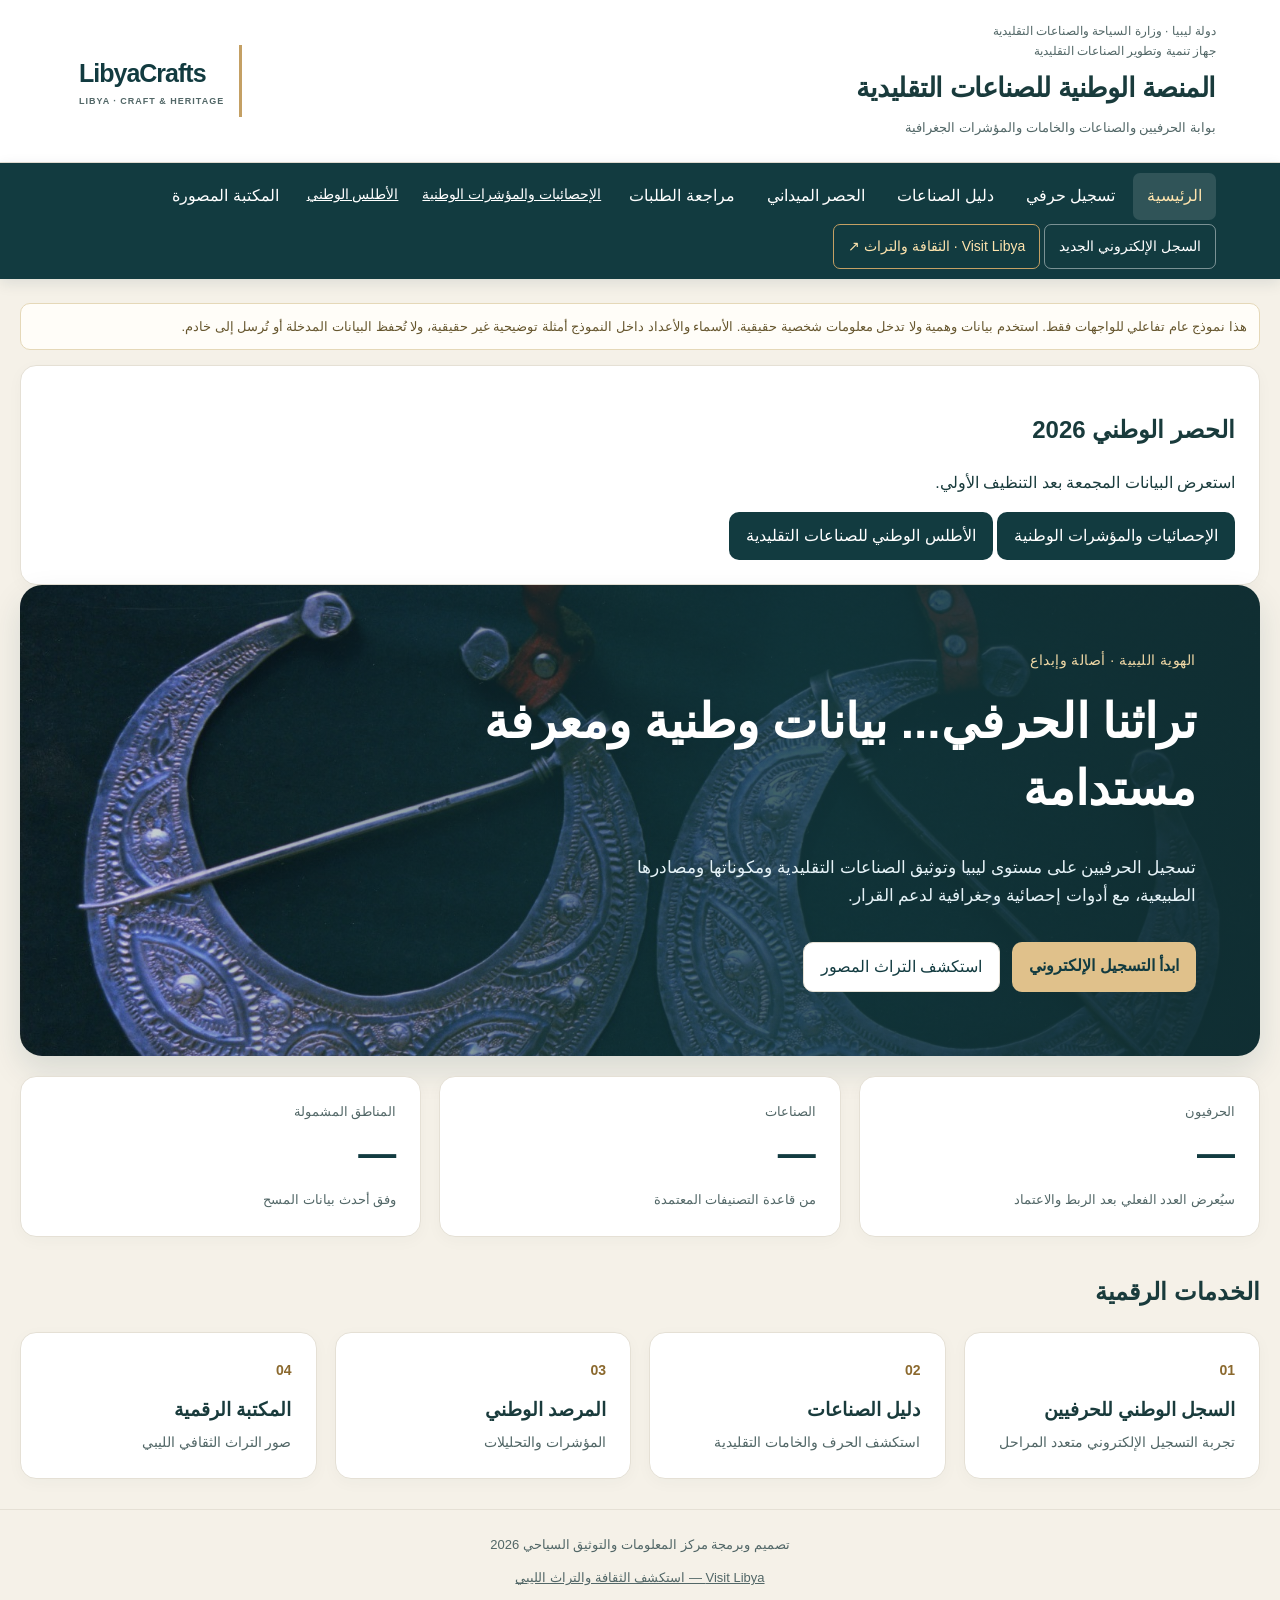
==== commit 9e039f2b: "Link public atlas and statistics; remove synthetic executive dashboard" ====
--- a/index.html
+++ b/index.html
@@ -1,12 +1,12 @@
 <!doctype html><html lang="ar" dir="rtl"><head><meta charset="UTF-8"><meta name="viewport" content="width=device-width,initial-scale=1"><title>المنصة الوطنية للصناعات التقليدية — LibyaCrafts.ly</title><link rel="stylesheet" href="css/style.css"><link rel="stylesheet" href="css/modern.css"><link rel="stylesheet" href="css/executive.css"></head><body>
 <header class="top"><div><div class="gov">دولة ليبيا · وزارة السياحة والصناعات التقليدية</div><div class="gov">جهاز تنمية وتطوير الصناعات التقليدية</div><h1>المنصة الوطنية للصناعات التقليدية</h1><small>بوابة الحرفيين والصناعات والخامات والمؤشرات الجغرافية</small></div><div class="logo"><strong>LibyaCrafts</strong><small>LIBYA · CRAFT & HERITAGE</small></div></header>
-<nav id="navigation"><button class="active" data-view="home">الرئيسية</button><button data-view="register">تسجيل حرفي</button><button data-view="crafts">دليل الصناعات</button><button data-view="field">الحصر الميداني</button><button data-view="review">مراجعة الطلبات</button><button data-view="stats">المؤشرات</button><button data-view="map">الخريطة</button><button data-view="gallery">المكتبة المصورة</button><a href="registry/index.html" style="color:white;padding:10px 14px;text-decoration:none;border:1px solid #ffffff70;border-radius:7px">السجل الإلكتروني الجديد</a><a href="https://tidclibya2026.github.io/visit.ly/culture" target="_blank" rel="noopener noreferrer" style="color:#ffe4ad;padding:10px 14px;text-decoration:none;border:1px solid #c4a064;border-radius:7px">Visit Libya · الثقافة والتراث ↗</a></nav>
+<nav id="navigation"><button class="active" data-view="home">الرئيسية</button><button data-view="register">تسجيل حرفي</button><button data-view="crafts">دليل الصناعات</button><button data-view="field">الحصر الميداني</button><button data-view="review">مراجعة الطلبات</button><a href="statistics/" style="color:white;padding:10px">الإحصائيات والمؤشرات الوطنية</a><a href="atlas/" style="color:white;padding:10px">الأطلس الوطني</a><button data-view="gallery">المكتبة المصورة</button><a href="registry/index.html" style="color:white;padding:10px 14px;text-decoration:none;border:1px solid #ffffff70;border-radius:7px">السجل الإلكتروني الجديد</a><a href="https://tidclibya2026.github.io/visit.ly/culture" target="_blank" rel="noopener noreferrer" style="color:#ffe4ad;padding:10px 14px;text-decoration:none;border:1px solid #c4a064;border-radius:7px">Visit Libya · الثقافة والتراث ↗</a></nav>
 <main class="container"><div class="notice">هذا نموذج عام تفاعلي للواجهات فقط. استخدم بيانات وهمية ولا تدخل معلومات شخصية حقيقية. الأسماء والأعداد داخل النموذج أمثلة توضيحية غير حقيقية، ولا تُحفظ البيانات المدخلة أو تُرسل إلى خادم.</div>
-<section class="screen active" id="home"><div class="exec" id="executive"><div class="exec-head"><div><span class="eyebrow">LIBYACRAFTS · V4.1</span><h2>لوحة القيادة الوطنية التنفيذية</h2><p>مؤشرات توضيحية لدعم التخطيط — بيانات اصطناعية غير رسمية</p></div><button class="btn" id="exec-print">طباعة التقرير</button></div><div class="exec-filters"><label>المدينة<select id="exec-city"><option value="">جميع المدن</option></select></label><label>الصناعة<select id="exec-craft"><option value="">جميع الصناعات</option></select></label><button class="btn alt" id="exec-reset">إعادة ضبط</button></div><div id="exec-kpis" class="exec-kpis"></div><div class="exec-grid"><article class="card"><h3>توزيع الحرفيين حسب المدينة</h3><div id="exec-cities"></div></article><article class="card"><h3>توزيع الحرفيين حسب الصناعة</h3><div id="exec-crafts"></div></article><article class="card"><h3>التوزيع الجغرافي التوضيحي</h3><p class="muted">طرابلس: الأعلى في عدد الحرفيين ضمن البيانات التوضيحية الحالية. مواقع المدن تقريبية؛ مخطط مكاني وليس حدوداً إدارية معتمدة. اختر نقطة للتصفية.</p><svg id="exec-map" viewBox="0 0 600 360" role="group" aria-label="مخطط مواقع المدن الليبية"></svg></article><article class="card"><h3>جدول المؤشرات حسب المدينة</h3><div class="tablewrap"><table><thead><tr><th>المدينة</th><th>الحرفيون</th><th>الورش</th><th>المنتجات</th><th>الطلبات</th></tr></thead><tbody id="exec-table"></tbody></table></div></article></div><p class="muted">المصدر: مجموعة بيانات اصطناعية ثابتة للعرض، لا تمثل نتائج المسح الوطني. نطاق المحاكاة: 12 مدينة و15 تصنيفاً. جميع الأعداد تُجمع من سجلات المدينة × الصناعة.</p></div><div class="hero"><span class="eyebrow">الهوية الليبية · أصالة وإبداع</span><h2>تراثنا الحرفي... بيانات وطنية ومعرفة مستدامة</h2><p>تسجيل الحرفيين على مستوى ليبيا وتوثيق الصناعات التقليدية ومكوناتها ومصادرها الطبيعية، مع أدوات إحصائية وجغرافية لدعم القرار.</p><div class="hero-actions"><a class="btn gold" href="registry/index.html">ابدأ التسجيل الإلكتروني</a><button class="btn alt" data-go="gallery">استكشف التراث المصور</button></div></div><div class="grid"><div class="card"><div class="muted">الحرفيون</div><div class="number">—</div><small>سيُعرض العدد الفعلي بعد الربط والاعتماد</small></div><div class="card"><div class="muted">الصناعات</div><div class="number">—</div><small>من قاعدة التصنيفات المعتمدة</small></div><div class="card"><div class="muted">المناطق المشمولة</div><div class="number">—</div><small>وفق أحدث بيانات المسح</small></div></div><h2 class="section-title">الخدمات الرقمية</h2><div class="grid services"><a class="card" href="registry/index.html"><span>01</span><h3>السجل الوطني للحرفيين</h3><p>تجربة التسجيل الإلكتروني متعدد المراحل</p></a><button class="card" data-go="crafts"><span>02</span><h3>دليل الصناعات</h3><p>استكشف الحرف والخامات التقليدية</p></button><button class="card" data-go="stats"><span>03</span><h3>المرصد الوطني</h3><p>معاينة المؤشرات والتحليلات</p></button><button class="card" data-go="gallery"><span>04</span><h3>المكتبة الرقمية</h3><p>صور التراث الثقافي الليبي</p></button></div></section>
+<section class="screen active" id="home"><div class="card"><h2>الحصر الوطني 2026</h2><p>استعرض البيانات المجمعة بعد التنظيف الأولي.</p><a class="btn" href="statistics/">الإحصائيات والمؤشرات الوطنية</a> <a class="btn" href="atlas/">الأطلس الوطني للصناعات التقليدية</a></div><div class="hero"><span class="eyebrow">الهوية الليبية · أصالة وإبداع</span><h2>تراثنا الحرفي... بيانات وطنية ومعرفة مستدامة</h2><p>تسجيل الحرفيين على مستوى ليبيا وتوثيق الصناعات التقليدية ومكوناتها ومصادرها الطبيعية، مع أدوات إحصائية وجغرافية لدعم القرار.</p><div class="hero-actions"><a class="btn gold" href="registry/index.html">ابدأ التسجيل الإلكتروني</a><button class="btn alt" data-go="gallery">استكشف التراث المصور</button></div></div><div class="grid"><div class="card"><div class="muted">الحرفيون</div><div class="number">—</div><small>سيُعرض العدد الفعلي بعد الربط والاعتماد</small></div><div class="card"><div class="muted">الصناعات</div><div class="number">—</div><small>من قاعدة التصنيفات المعتمدة</small></div><div class="card"><div class="muted">المناطق المشمولة</div><div class="number">—</div><small>وفق أحدث بيانات المسح</small></div></div><h2 class="section-title">الخدمات الرقمية</h2><div class="grid services"><a class="card" href="registry/index.html"><span>01</span><h3>السجل الوطني للحرفيين</h3><p>تجربة التسجيل الإلكتروني متعدد المراحل</p></a><button class="card" data-go="crafts"><span>02</span><h3>دليل الصناعات</h3><p>استكشف الحرف والخامات التقليدية</p></button><a class="card" href="statistics/"><span>03</span><h3>المرصد الوطني</h3><p>المؤشرات والتحليلات</p></a><button class="card" data-go="gallery"><span>04</span><h3>المكتبة الرقمية</h3><p>صور التراث الثقافي الليبي</p></button></div></section>
 <section class="screen" id="register"><h2>طلب تسجيل حرفي جديد</h2><div class="step">1 · المعلومات الشخصية والموقع</div><div class="card"><div class="formgrid"><div><label>الاسم الكامل *</label><input placeholder="حرفي تجريبي 001"></div><div><label>الجنس</label><select><option>اختر</option><option>ذكر</option><option>أنثى</option><option>أفضل عدم الإجابة</option></select></div><div><label>البلدية *</label><input placeholder="اختر من القائمة الرسمية عند الربط"></div><div><label>المدينة / المحلة *</label><input placeholder="المدينة ثم المحلة"></div><div><label>الهاتف (خاص)</label><input placeholder="رقم وهمي فقط"></div><div><label>سنوات الخبرة</label><input type="number" min="0"></div></div></div></div><div class="step">2 · نوع الحرف والإنتاج</div><div class="card"><div class="formgrid"><div><label>الحرفة الأساسية *</label><select><option>اختر نوع الصناعة</option><option>النسيج</option><option>الصناعات الجلدية</option><option>الحلي والفضة</option><option>الخشب</option><option>الفخار والخزف</option><option>أخرى</option></select></div><div><label>مصدر تعلم الحرفة</label><select><option>اختر</option><option>موروث عائلي</option><option>تدريب</option><option>تعلم ذاتي</option></select></div><div><label>طريقة الإنتاج</label><select><option>فردي</option><option>أسري</option><option>تعاوني</option><option>ورشة</option></select></div><div><label>مصدر المواد الخام</label><select><option>غير محدد</option><option>البيئة المحلية</option><option>وسطاء محليون</option><option>مستوردة</option></select></div></div><label>وصف الحرفة والمنتجات</label><textarea placeholder="المكونات، الأدوات، أساليب الإنتاج..."></textarea><label><input style="width:auto" type="checkbox"> أوافق على استخدام البيانات للتحقق والحصر وفق سياسة الخصوصية المعتمدة</label><br><button class="btn" onclick="alert('واجهة تجريبية فقط: لم يتم إرسال أي بيانات')">حفظ طلب تجريبي</button></div></section>
 <section class="screen" id="crafts"><h2>الدليل الوطني للصناعات</h2><div class="grid"><div class="card"><h3>النسيج التقليدي</h3><span class="pill">صوف</span><span class="pill">خيوط</span><span class="pill">أصباغ</span><p class="muted">المكونات والخامات والخطوات ومناطق الانتشار والمنتجات والحرفيون المرتبطون.</p></div><div class="card"><h3>الحلي والفضة</h3><span class="pill">فضة</span><span class="pill">أدوات نقش</span><p class="muted">بطاقة صناعة متعددة المواقع والمواد مع توصيف الأصول والتراث.</p></div><div class="card"><h3>الفخار والخزف</h3><span class="pill">طين</span><span class="pill">فرن</span><p class="muted">توثيق مصدر الخامة وتقنيات التشكيل والحرق.</p></div></div></section>
 <section class="screen" id="field"><h2>لوحة الباحث الميداني</h2><div class="grid"><div class="card"><h3>المسودات المحلية</h3><p>حفظ إدخالات الحصر مؤقتاً قبل المراجعة.</p><button class="btn" data-go="register">إدخال استمارة</button></div><div class="card"><h3>نطاق العمل الجغرافي</h3><p>صلاحيات حسب البلدية والمنطقة المكلف بها.</p><small>ستُفعّل بعد تسجيل الدخول.</small></div><div class="card"><h3>المزامنة</h3><p>قائمة الإرسال بعد استعادة الاتصال بالإنترنت.</p><small>خاصية مستقبلية تتطلب تشفيراً محلياً وخطة لتعارض البيانات.</small></div></div></section>
 <section class="screen" id="review"><h2>طابور تدقيق واعتماد البيانات</h2><div class="tablewrap"><table><thead><tr><th>رقم الطلب</th><th>نوع السجل</th><th>المرحلة</th><th>الإجراء</th></tr></thead><tbody><tr><td>DEMO-001</td><td>حرفي</td><td>مراجعة محلية</td><td>تحقق ثم إحالة</td></tr><tr><td>DEMO-002</td><td>صناعة</td><td>تدقيق مركزي</td><td>اعتماد أو إعادة</td></tr><tr><td>DEMO-003</td><td>ترحيل تاريخي</td><td>مراجعة تكرار</td><td>مطابقة بشرية</td></tr></tbody></table></div></section>
 <section class="screen" id="stats"><h2>المرصد الوطني للصناعات التقليدية</h2><p class="muted">عرض توضيحي لشكل التحليلات، وليس بيانات رسمية.</p><div class="card"><h3>عدد الحرفيين حسب الصناعة — قيم تجريبية</h3><div class="bars"><div>النسيج <div class="bar"><span style="width:70%"></span></div></div><div>الجلود <div class="bar"><span style="width:48%"></span></div></div><div>الحلي <div class="bar"><span style="width:60%"></span></div></div><div>الخزف <div class="bar"><span style="width:33%"></span></div></div></div></div><div class="grid"><div class="card">الفلترة حسب: المدينة، السنة، نوع الصناعة، الجنس</div><div class="card">التقارير: سنوي، بلديات، تدريب، خامات، مخاطر الاندثار</div></div></section>
 <section class="screen" id="map"><h2>الأطلس الجغرافي للصناعات التقليدية</h2><div class="placeholder">ستُضاف هنا خريطة ليبيا التفاعلية بحدود إدارية معتمدة وبيانات مكانية منشورة بإذن.<br>لن تُعرض مواقع المنازل والورش الخاصة بدقة دون سند وموافقة.</div><div class="grid"><div class="card">طبقة الحرفيين (تجميع جغرافي)</div><div class="card">طبقة الورش ومراكز الإنتاج</div><div class="card">طبقة مصادر المواد الخام</div></div></section><section class="screen" id="gallery"><h2>المكتبة المصورة للتراث والصناعات</h2><p>صور من مستودع التراث الثقافي غير المادي؛ التصنيف بحسب وصف المصدر.</p><label for="filter">التصنيف</label><select id="filter"><option value="all">الكل</option><option value="craft">الحرف والأدوات والزينة</option><option value="culture">السياق الثقافي</option></select><div class="grid gallery" id="photos"></div><p><a href="https://github.com/tidclibya2026/Intangible-heritage" target="_blank" rel="noopener">مصدر الصور</a></p><h2>معاينة الأرشيف المحلي</h2><p>اختر مجلد الصور من جهازك. المعاينة محلية فقط ولا ترفع الملفات أو تحفظها.</p><input id="local" type="file" webkitdirectory multiple accept="image/*"><div class="grid gallery" id="localPhotos"></div><dialog id="viewer"><button class="btn" id="close">إغلاق</button><img id="large" alt=""><p id="caption"></p></dialog></section></main>
-<footer>تصميم وبرمجة مركز المعلومات والتوثيق السياحي 2026<div style="margin-top:12px"><a href="https://tidclibya2026.github.io/visit.ly/culture" target="_blank" rel="noopener noreferrer" style="color:inherit">Visit Libya — استكشف الثقافة والتراث الليبي</a></div></footer><script src="js/app.js" defer></script><script src="js/executive.js" defer></script></body></html>
+<footer>تصميم وبرمجة مركز المعلومات والتوثيق السياحي 2026<div style="margin-top:12px"><a href="https://tidclibya2026.github.io/visit.ly/culture" target="_blank" rel="noopener noreferrer" style="color:inherit">Visit Libya — استكشف الثقافة والتراث الليبي</a></div></footer><script src="js/app.js" defer></script></body></html>
